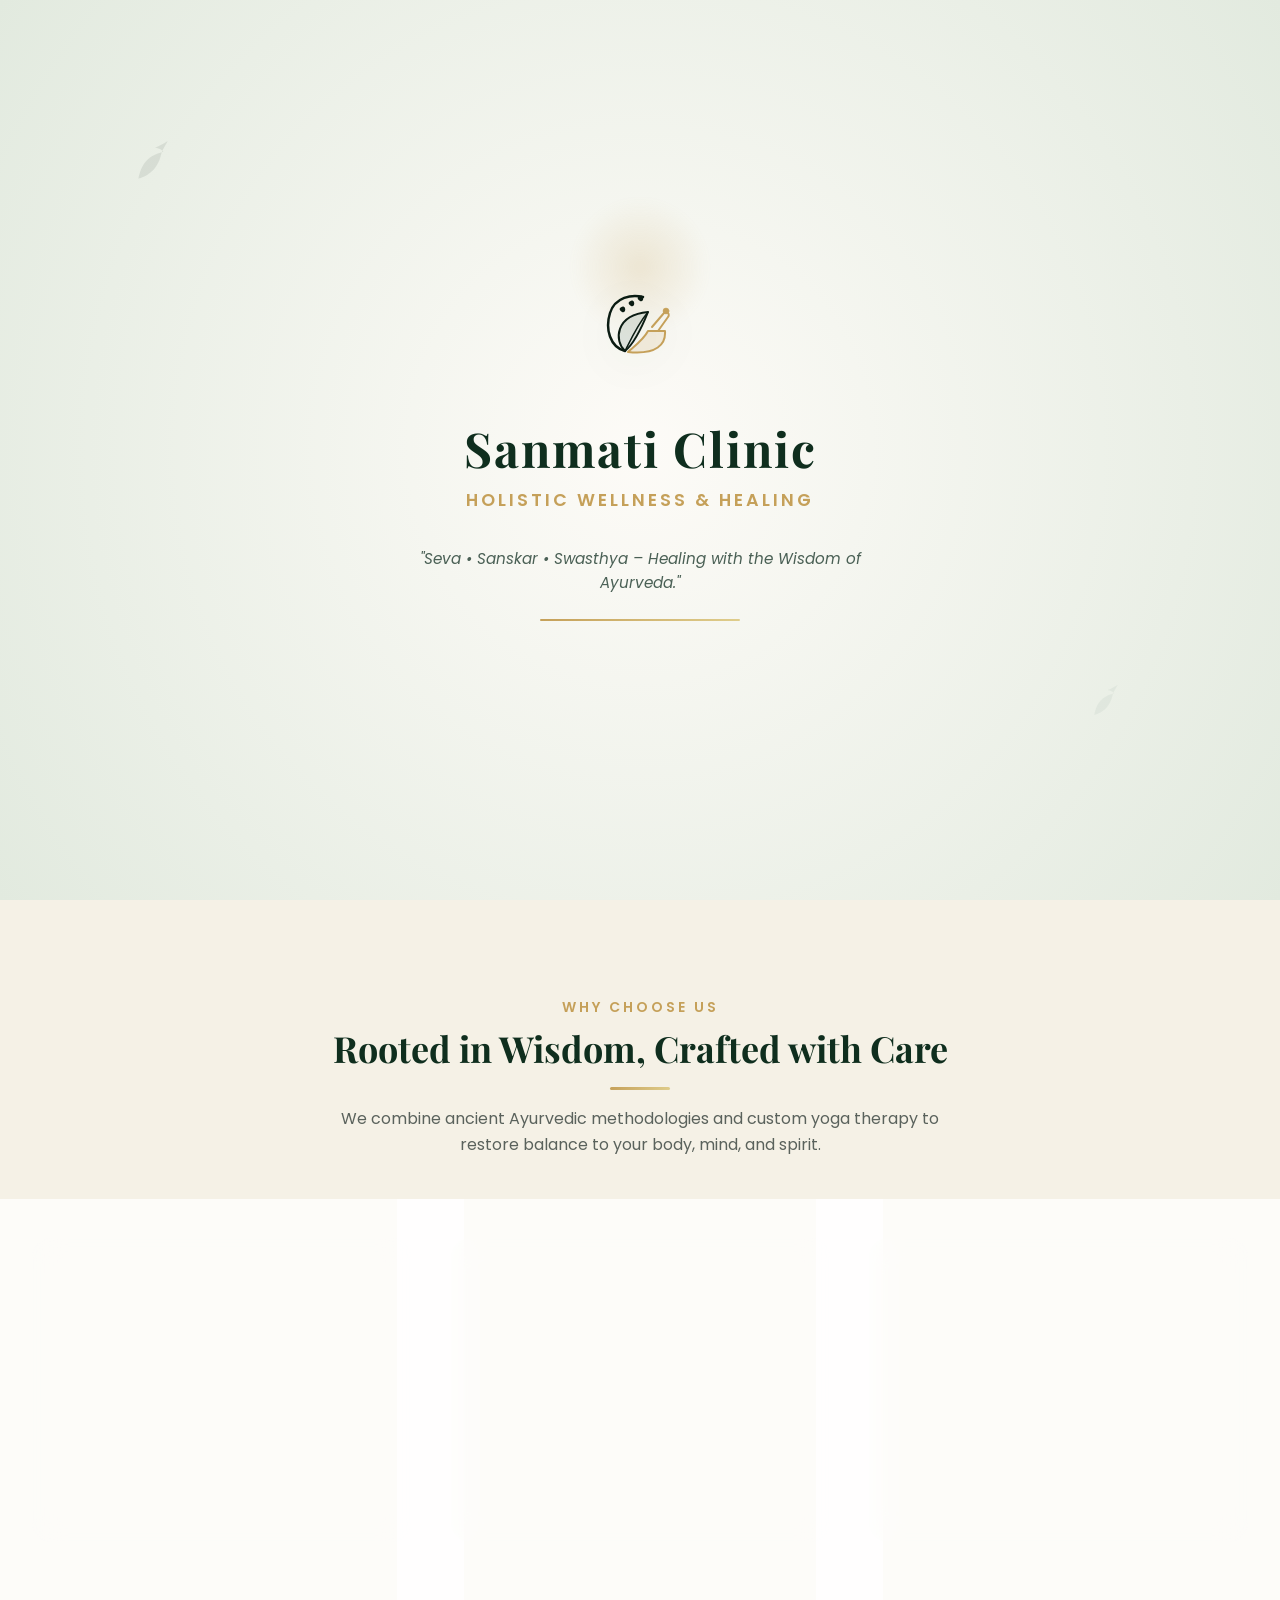
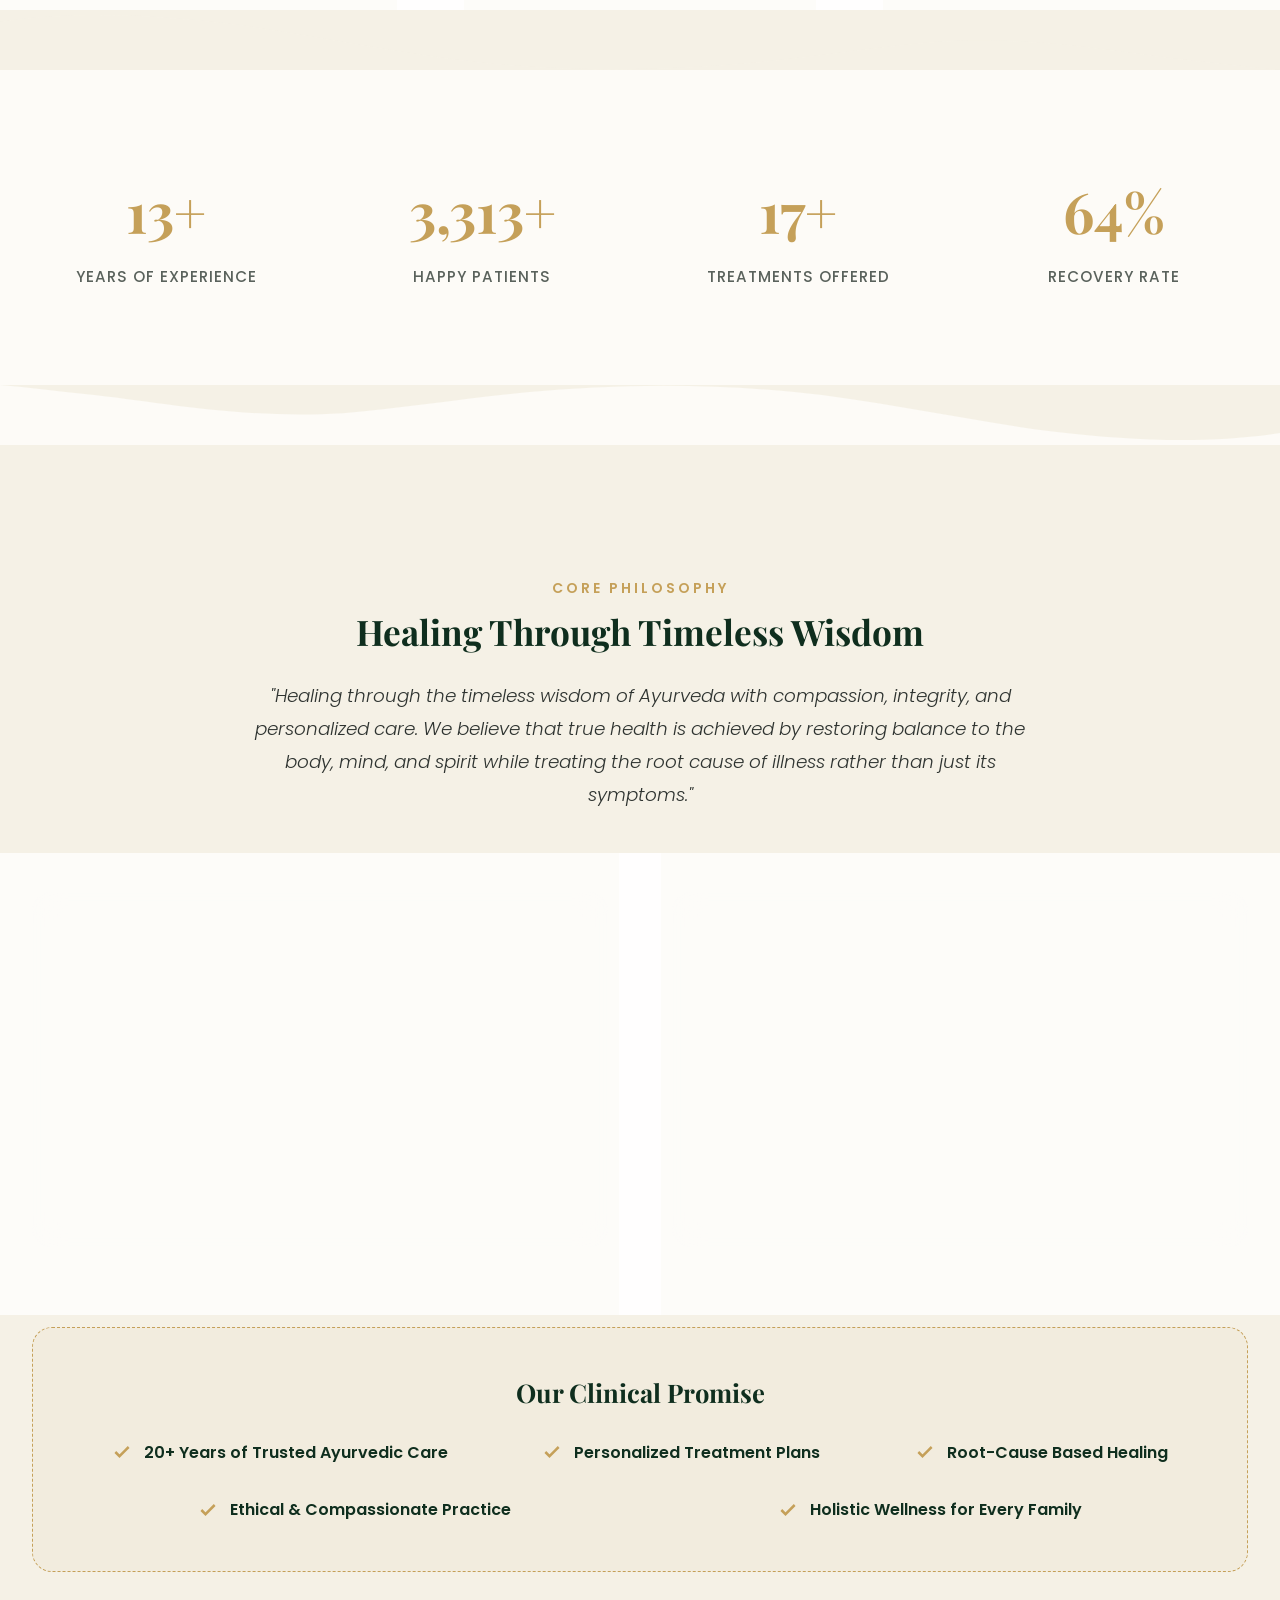
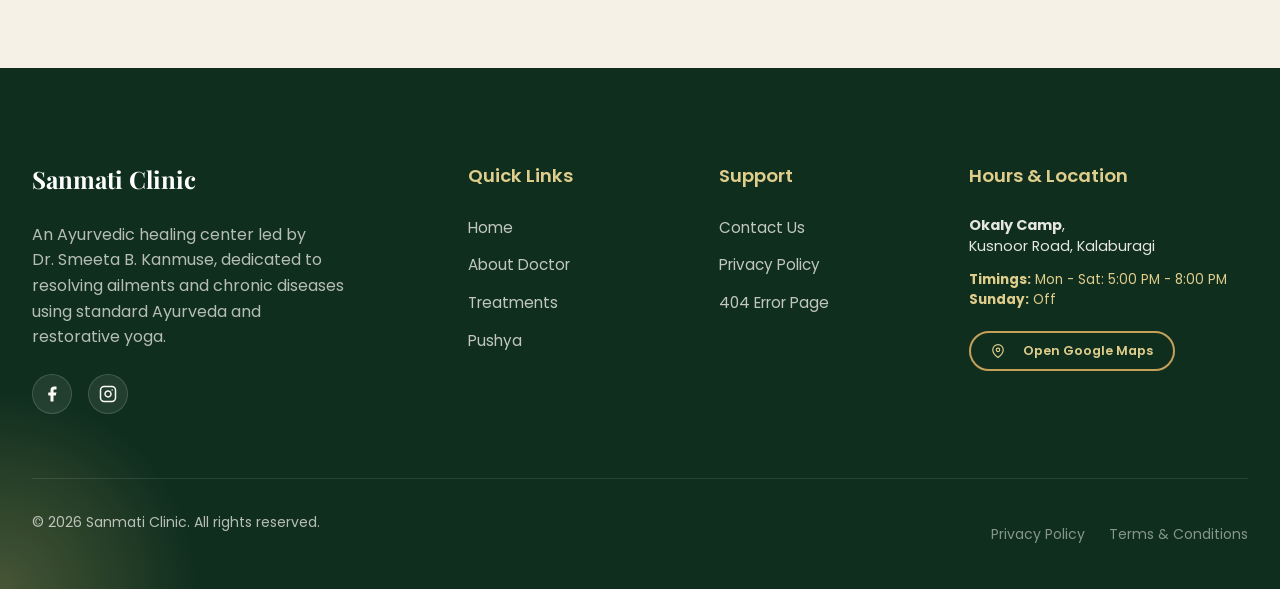
==== index.html @ cf5ded77 "Add files via upload" ====
<!DOCTYPE html>
<html lang="en" data-theme="light">
<head>
  <meta charset="UTF-8">
  <meta name="viewport" content="width=device-width, initial-scale=1.0">
  <title>Sanmati Clinic - Premium Ayurvedic Wellness & Holistic Healing</title>
  
  <!-- SEO Meta Tags -->
  <meta name="description" content="Welcome to Sanmati Clinic, where the ancient wisdom of Ayurveda meets modern care. Experience personalized therapies, consultation, and organic healing treatments by Dr. Smeeta B Kanmuse.">
  <meta name="keywords" content="Ayurveda, Ayurvedic Clinic, Sanmati Clinic, Dr. Smeeta B Kanmuse, Holistic Healing, Panchakarma, Yoga, Natural Wellness, Herbs">
  <meta name="author" content="Sanmati Clinic">
  
  <!-- Open Graph / Facebook -->
  <meta property="og:type" content="website">
  <meta property="og:url" content="https://sanmaticlinic.com/">
  <meta property="og:title" content="Sanmati Clinic - Premium Ayurvedic Wellness & Holistic Healing">
  <meta property="og:description" content="Discover true physical and mental harmony with our personalized Ayurvedic therapies. Led by Dr. Smeeta B Kanmuse (MD Ayurveda, MSc Yoga).">
  <meta property="og:image" content="assets/images/doctor_illustration.jpg">

  <!-- Twitter -->
  <meta property="twitter:card" content="summary_large_image">
  <meta property="twitter:url" content="https://sanmaticlinic.com/">
  <meta property="twitter:title" content="Sanmati Clinic - Premium Ayurvedic Wellness">
  <meta property="twitter:description" content="Experience holistic healing with the wisdom of Ayurveda, customized therapy treatments, and yoga alignment.">
  <meta property="twitter:image" content="assets/images/doctor_illustration.jpg">

  <!-- Schema.org JSON-LD Local Business Markup -->
  <script type="application/ld+json">
    {
      "@context": "https://schema.org",
      "@type": "MedicalClinic",
      "name": "Sanmati Clinic",
      "image": "assets/images/doctor_illustration.jpg",
      "url": "https://sanmaticlinic.com/",
      "telephone": "+91-9902870235",
      "address": {
        "@type": "PostalAddress",
        "streetAddress": "Okaly Camp, Kusnoor Road",
        "addressLocality": "Kalaburagi",
        "postalCode": "585106",
        "addressCountry": "IN"
      },
      "geo": {
        "@type": "GeoCoordinates",
        "latitude": 17.3122,
        "longitude": 76.8532
      },
      "openingHoursSpecification": {
        "@type": "OpeningHoursSpecification",
        "dayOfWeek": [
          "Monday",
          "Tuesday",
          "Wednesday",
          "Thursday",
          "Friday",
          "Saturday"
        ],
        "opens": "09:00",
        "closes": "18:00"
      },
      "sameAs": [
        "https://www.facebook.com/share/1S8qUfM5DT/"
      ]
    }
  </script>

  <!-- Google Fonts -->
  <link rel="preconnect" href="https://fonts.googleapis.com">
  <link rel="preconnect" href="https://fonts.gstatic.com" crossorigin>
  <link href="https://fonts.googleapis.com/css2?family=Playfair+Display:ital,wght@0,400..900;1,400..900&family=Poppins:ital,wght@0,300;0,400;0,500;0,600;0,700;1,400&display=swap" rel="stylesheet">
  
  <!-- CSS Stylesheets -->
  <link rel="stylesheet" href="css/style.css">
  <link rel="stylesheet" href="css/animations.css">
  <link rel="stylesheet" href="css/responsive.css">

  <!-- AOS (Animate on Scroll) CSS -->
  <link rel="stylesheet" href="https://cdnjs.cloudflare.com/ajax/libs/aos/2.3.4/aos.css" integrity="sha512-1cK78a1o+Fh6MmyLZ9kvhLURcZXPjhW1UsgObSg1Eup8452q4fH9O1hOMBH6UxoUXdwDSy8kB013yW9eY69Bwg==" crossorigin="anonymous" referrerpolicy="no-referrer" />
</head>
<body class="splash-active">

  <!-- Reading Progress Bar -->
  <div class="reading-progress-container">
    <div class="reading-progress-bar"></div>
  </div>

  <!-- Splash / Welcome Screen -->
  <div id="splash-screen" class="splash-overlay" style="position: fixed; top: 0; left: 0; width: 100%; height: 100%; background: radial-gradient(circle, #FDFBF7 0%, #E2EADF 100%); z-index: 9999; display: flex; flex-direction: column; align-items: center; justify-content: center; overflow: hidden;">
    
    <!-- Floating leaf elements as light watermarks -->
    <svg class="animate-float-1" style="position: absolute; top: 15%; left: 10%; width: 50px; height: 50px; fill: #0B1C13; opacity: 0.08; z-index: 2;" viewBox="0 0 24 24"><path d="M17 8C8 10 5.9 16.12 5 21C7.88 20.1 14 18 16 9C16.37 7.37 18.87 3.5 19 3C18.5 3.13 14.63 5.63 13 6C15.5 6.5 16.5 7.5 17 8Z"/></svg>
    <svg class="animate-float-2" style="position: absolute; bottom: 20%; right: 12%; width: 40px; height: 40px; fill: #6E8C7D; opacity: 0.08; z-index: 2;" viewBox="0 0 24 24"><path d="M17 8C8 10 5.9 16.12 5 21C7.88 20.1 14 18 16 9C16.37 7.37 18.87 3.5 19 3C18.5 3.13 14.63 5.63 13 6C15.5 6.5 16.5 7.5 17 8Z"/></svg>

    <div class="splash-content" style="position: relative; z-index: 3; text-align: center; max-width: 600px; padding: 2rem;">
      <!-- Glowing gold circle behind logo -->
      <div class="splash-glow animate-glow-pulse" style="width: 140px; height: 140px; border-radius: 50%; background: radial-gradient(circle, #C5A059 0%, transparent 70%); position: absolute; top: 5%; left: 50%; transform: translate(-50%, -50%); opacity: 0.2; filter: blur(5px);"></div>
      
      <!-- Premium Custom Ayurvedic Mortar Bowl Logo (Static High-Contrast Colors) -->
      <div style="margin-bottom: 2rem; position: relative; color: #0F2E1E; display: inline-block;">
        <svg style="width: 100px; height: 100px; filter: drop-shadow(0 8px 20px rgba(15, 46, 30, 0.08));" viewBox="0 0 100 100" fill="none" stroke="currentColor" stroke-width="1.5" stroke-linecap="round" stroke-linejoin="round" aria-hidden="true">
          <!-- Defined Artist Sketch of Ayurvedic Mortar, Leaf & Sweeping Droplet Vine (Static Brand Green & Gold) -->
          <g>
            <!-- Sweeping Vine -->
            <path d="M35 72C20 68 15 50 20 34C25 18 42 15 53 18" stroke="#0b1c13" stroke-width="2.5" />
            <!-- Tapered Droplets -->
            <path d="M53 18c-1-2-3-2-5 0c-1 1 0 3 2 4c2 1 4-1 3-4z" fill="#0b1c13" stroke="none" />
            <path d="M44 23c-1-2-3-2-5 0c-1 1 0 3 2 4c2 1 4-1 3-4z" fill="#0b1c13" stroke="none" />
            <path d="M35 29c-1-2-3-2-5 0c-1 1 0 3 2 4c2 1 4-1 3-4z" fill="#0b1c13" stroke="none" />
            <!-- The Leaf -->
            <path d="M35 72C24 62 25 36 58 33C52 48 45 64 35 72Z" fill="rgba(143, 168, 155, 0.25)" stroke="#0b1c13" stroke-width="2" />
            <!-- Leaf Vein -->
            <path d="M35 72C42 58 48 45 58 33" stroke="#0b1c13" stroke-width="1.5" />
            <!-- Mortar Bowl -->
            <path d="M58 52L75 52C76 65 67 76 38 73C46 66 54 60 58 52Z" fill="rgba(197, 160, 89, 0.15)" stroke="#C5A059" stroke-width="2" />
            <!-- Pestle -->
            <path d="M62 48L74 34c1-1 3-1 4 0c1 1 1 3 0 4L68 52" stroke="#C5A059" stroke-width="2" />
            <circle cx="76" cy="32" r="3" fill="#C5A059" stroke="#C5A059" stroke-width="0.5" />
          </g>
        </svg>
      </div>

      <h1 class="glow-text-luxury" style="font-family: var(--font-headings); font-size: 3rem; color: #0F2E1E; margin-bottom: 0.5rem; letter-spacing: 2px; text-shadow: none;">Sanmati Clinic</h1>
      <p style="font-family: var(--font-body); font-weight: 550; font-size: 1.1rem; color: #C5A059; letter-spacing: 3px; text-transform: uppercase; margin-bottom: 2rem;">Holistic Wellness & Healing</p>
      <p style="font-family: var(--font-body); font-style: italic; font-size: 0.95rem; color: #4A6055; max-width: 450px; margin: 0 auto;">"Seva • Sanskar • Swasthya – Healing with the Wisdom of Ayurveda."</p>

      <div class="splash-loader-bar" style="background: rgba(11, 28, 19, 0.1);">
        <div class="splash-loader-progress"></div>
      </div>
    </div>
  </div>

  <!-- Navbar -->
  <nav class="navbar" aria-label="Main Navigation">
    <div class="container">
      <a href="index.html" class="nav-brand">
        <svg class="logo-icon" viewBox="0 0 100 100" fill="none" stroke="currentColor" stroke-width="1.5" stroke-linecap="round" stroke-linejoin="round" aria-hidden="true">
          <!-- Defined Artist Sketch of Ayurvedic Mortar, Leaf & Sweeping Droplet Vine (Luxury Gold & Forest Green) -->
          <g>
            <!-- Sweeping Vine -->
            <path d="M35 72C20 68 15 50 20 34C25 18 42 15 53 18" stroke="var(--primary-color)" stroke-width="2.5" />
            <!-- Tapered Droplets -->
            <path d="M53 18c-1-2-3-2-5 0c-1 1 0 3 2 4c2 1 4-1 3-4z" fill="var(--primary-color)" stroke="none" />
            <path d="M44 23c-1-2-3-2-5 0c-1 1 0 3 2 4c2 1 4-1 3-4z" fill="var(--primary-color)" stroke="none" />
            <path d="M35 29c-1-2-3-2-5 0c-1 1 0 3 2 4c2 1 4-1 3-4z" fill="var(--primary-color)" stroke="none" />
            <!-- The Leaf -->
            <path d="M35 72C24 62 25 36 58 33C52 48 45 64 35 72Z" fill="rgba(143, 168, 155, 0.25)" stroke="var(--primary-color)" stroke-width="2" />
            <!-- Leaf Vein -->
            <path d="M35 72C42 58 48 45 58 33" stroke="var(--primary-color)" stroke-width="1.5" />
            <!-- Mortar Bowl -->
            <path d="M58 52L75 52C76 65 67 76 38 73C46 66 54 60 58 52Z" fill="rgba(197, 160, 89, 0.15)" stroke="var(--accent-color)" stroke-width="2" />
            <!-- Pestle -->
            <path d="M62 48L74 34c1-1 3-1 4 0c1 1 1 3 0 4L68 52" stroke="var(--accent-color)" stroke-width="2" />
            <circle cx="76" cy="32" r="3" fill="var(--accent-color)" stroke="var(--accent-color)" stroke-width="0.5" />
          </g>
        </svg>
        <span>Sanmati Clinic</span>
      </a>

      <ul class="nav-menu">
      <li class="mobile-search-item">
        <div class="nav-search-mobile" role="search" style="position: relative; width: 100%;">
          <svg class="search-icon" viewBox="0 0 24 24" fill="none" stroke="currentColor" stroke-width="2" style="position: absolute; left: 1rem; top: 50%; transform: translateY(-50%); width: 16px; height: 16px; color: var(--text-secondary); pointer-events: none;"><circle cx="11" cy="11" r="8"/><path d="m21 21-4.3-4.3"/></svg>
          <input type="text" placeholder="Search therapies..." aria-label="Search therapies" style="width: 100%; padding: 0.75rem 1rem 0.75rem 2.5rem; border-radius: 30px; border: 1px solid var(--card-border); background: var(--card-bg); font-family: var(--font-body); font-size: 0.9rem; color: var(--text-primary); outline: none;">
        </div>
      </li>
        <li><a href="index.html" class="nav-link active">Home</a></li>
        <li><a href="about.html" class="nav-link">About</a></li>
        <li><a href="treatments.html" class="nav-link">Treatments</a></li>
        <li><a href="pushya.html" class="nav-link">Pushya</a></li>
        <li><a href="contact.html" class="nav-link">Contact</a></li>
      </ul>

      <div class="nav-actions">
        <div class="nav-search" role="search">
          <svg class="search-icon" viewBox="0 0 24 24" fill="none" stroke="currentColor" stroke-width="2"><circle cx="11" cy="11" r="8"/><path d="m21 21-4.3-4.3"/></svg>
          <input type="search" class="search-input" placeholder="Search therapies..." aria-label="Search site">
        </div>

        <button class="theme-toggle" aria-label="Toggle dark mode">
          <!-- Sun Icon -->
          <svg class="sun-icon" viewBox="0 0 24 24"><path d="M12 7c-2.76 0-5 2.24-5 5s2.24 5 5 5 5-2.24 5-5-2.24-5-5-5zM2 13h2c.55 0 1-.45 1-1s-.45-1-1-1H2c-.55 0-1 .45-1 1s.45 1 1 1zm18 0h2c.55 0 1-.45 1-1s-.45-1-1-1h-2c-.55 0-1 .45-1 1s.45 1 1 1zM11 2v2c0 .55.45 1 1 1s1-.45 1-1V2c0-.55-.45-1-1-1s-1 .45-1 1zm0 18v2c0 .55.45 1 1 1s1-.45 1-1v-2c0-.55-.45-1-1-1s-1 .45-1 1zM5.99 4.58c-.39-.39-1.03-.39-1.41 0s-.39 1.03 0 1.41l1.06 1.06c.39.39 1.03.39 1.41 0s.39-1.03 0-1.41L5.99 4.58zm12.37 12.37c-.39-.39-1.03-.39-1.41 0s-.39 1.03 0 1.41l1.06 1.06c.39.39 1.03.39 1.41 0s.39-1.03 0-1.41l-1.06-1.06zm1.06-12.37c-.39-.39-1.03-.39-1.41 0l-1.06 1.06c-.39.39-.39 1.03 0 1.41s1.03.39 1.41 0l1.06-1.06c.39-.38.39-1.02 0-1.41zM7.05 18.01c-.39-.39-1.03-.39-1.41 0l-1.06 1.06c-.39.39-.39 1.03 0 1.41s1.03.39 1.41 0l1.06-1.06c.39-.39.39-1.03 0-1.41z"/></svg>
          <!-- Moon Icon -->
          <svg class="moon-icon" viewBox="0 0 24 24"><path d="M12.3 22h-.1c-5.5 0-10-4.5-10-10 0-4.7 3.3-8.8 8-9.7.6-.1 1.1.4 1 1-.4 2.5.4 5.2 2.1 7.1s4.6 2.5 7.1 2.1c.6-.1 1.1.4 1 1-.9 4.7-5 8-9.7 8.5z"/></svg>
        </button>

        <button class="hamburger" aria-label="Toggle mobile menu" aria-expanded="false">
          <span></span>
          <span></span>
          <span></span>
        </button>
      </div>
    </div>
  </nav>

  <!-- Hero Section -->
  <section id="hero" style="min-height: 100vh; display: flex; align-items: center; background: radial-gradient(circle at 80% 20%, rgba(143,168,155,0.15) 0%, transparent 60%); padding-top: calc(var(--navbar-height) + 2rem); padding-bottom: 4rem;">
    <!-- Parallax blurred background element -->
    <div class="parallax-bg" style="position: absolute; top:0; left:0; width:100%; height:110%; background: radial-gradient(circle at 10% 80%, rgba(197,160,89,0.06) 0%, transparent 50%); pointer-events: none; z-index: -1;"></div>
    
    <div class="container">
      <div style="display: grid; grid-template-columns: 1.1fr 0.9fr; gap: 4rem; align-items: center;">
        
        <!-- Hero Text -->
        <div class="hero-text-content" data-aos="fade-right">
          <span class="section-subtitle" style="text-align: left; margin-bottom: 1rem;">Experience Authentic Ayurveda</span>
          <h1 class="hero-title" style="font-size: 3.8rem; line-height: 1.15; margin-bottom: 1.5rem;">
            Restore Your <span style="color: var(--accent-color); font-family: var(--font-headings); font-style: italic;">Natural Balance</span> & Health
          </h1>
          <p class="hero-subtitle" style="font-size: 1.15rem; color: var(--text-secondary); margin-bottom: 2.5rem; max-width: 550px;">
            Consult with <strong style="color: var(--primary-color);">Dr. Smeeta B. Kanmuse</strong> (MD Ayurveda, MSc Yoga) for personalized therapies, ancient herbal preparations, and structural yogic healing in a premium sanctuary of peace.
          </p>
          
          <div class="hero-cta-group" style="display: flex; flex-wrap: wrap; gap: 1.5rem;">
            <a href="contact.html" class="btn btn-primary">Book Consultation</a>
            <a href="tel:9902870235" class="btn btn-secondary">
              <svg style="width: 16px; height: 16px; fill: currentColor;" viewBox="0 0 24 24"><path d="M6.62 10.79c1.44 2.83 3.76 5.14 6.59 6.59l2.2-2.2c.27-.27.67-.36 1.02-.24 1.12.37 2.33.57 3.57.57.55 0 1 .45 1 1V20c0 .55-.45 1-1 1-9.39 0-17-7.61-17-17 0-.55.45-1 1-1h3.5c.55 0 1 .45 1 1 0 1.25.2 2.45.57 3.57.11.35.03.74-.25 1.02l-2.2 2.2z"/></svg>
              Call Now
            </a>
            <a href="https://wa.me/919902870235" class="btn btn-accent" target="_blank" style="background: #25D366; color: #fff; box-shadow: 0 10px 25px rgba(37,211,102,0.25);">
              <svg style="width: 16px; height: 16px; fill: currentColor;" viewBox="0 0 24 24"><path d="M12.03 21.6h-.03c-2.48 0-4.9-.67-7-1.93L1 21l1.36-4.94C1.04 14.12 1 12.08 1 10.03 1 4.5 5.5 0 11.03 0 16.56 0 21 4.5 21 10.03c0 5.53-4.44 10.03-9.97 10.57zM11.03 2C6.6 2 3 5.6 3 10.03c0 1.83.63 3.55 1.69 4.96l-.8 2.92 3-1c1.37.86 2.97 1.32 4.6 1.32 4.43 0 8.03-3.6 8.03-8.03S15.46 2 11.03 2zm4.33 11.32c-.24-.12-1.42-.7-1.64-.78-.22-.08-.38-.12-.54.12-.16.24-.62.78-.76.94-.14.16-.28.18-.52.06-1.07-.53-1.84-.96-2.56-2.2-.18-.32-.18-.52 0-.68.12-.12.24-.28.36-.42.12-.14.16-.24.24-.4.08-.16.04-.3-.02-.42-.06-.12-.54-1.3-.74-1.78-.2-.48-.38-.4-.54-.4h-.46c-.16 0-.42.06-.64.3-.22.24-.84.82-.84 2s.86 2.32.98 2.48c.12.16 1.69 2.58 4.1 3.62.57.25 1.02.4 1.37.5.58.18 1.1.16 1.5.1.46-.06 1.42-.58 1.62-1.14.2-.56.2-1.04.14-1.14-.06-.12-.2-.18-.44-.3z"/></svg>
              WhatsApp
            </a>
          </div>
        </div>

        <!-- Hero Graphic (Premium Illustration Card) -->
        <div class="hero-visual" style="position: relative;" data-aos="fade-left">
          <!-- Backing ambient circle -->
          <div style="position: absolute; top: 50%; left: 50%; transform: translate(-50%, -50%); width: 110%; height: 110%; background: radial-gradient(circle, rgba(197,160,89,0.12) 0%, transparent 65%); z-index: -1; pointer-events: none;"></div>
          
          <div class="glass-card tilt-card" style="padding: 1rem; border-radius: 24px; text-align: center; background: rgba(255,255,255,0.75);">
            <div style="border-radius: 18px; overflow: hidden; position: relative; aspect-ratio: 1; box-shadow: 0 10px 30px rgba(0,0,0,0.05);">
              <img src="assets/images/doctor-illustration.jpg" alt="Dr. Smeeta B. Kanmuse Illustration" style="width: 100%; height: 100%; object-fit: contain; display: block; background: #CEE8DB;">
            </div>
          </div>
        </div>

      </div>
    </div>

    <!-- Scroll Down Indicator -->
    <a href="#features" class="animate-scroll-indicator" style="position: absolute; bottom: 3rem; left: 50%; transform: translateX(-50%); display: flex; flex-direction: column; align-items: center; gap: 0.5rem; font-size: 0.8rem; letter-spacing: 2px; text-transform: uppercase; font-weight: 500; color: var(--text-secondary); opacity: 0.7; z-index: 10;">
      Scroll Down
      <svg style="width: 20px; height: 20px; fill: none; stroke: currentColor; stroke-width: 2;" viewBox="0 0 24 24"><path d="M12 5v14M19 12l-7 7-7-7"/></svg>
    </a>

    <!-- Wave divider at bottom -->
    <div class="wave-divider">
      <svg data-name="Layer 1" viewBox="0 0 1200 120" preserveAspectRatio="none">
        <path d="M321.39,56.44c58-10.79,114.16-30.13,172-41.86,82.39-16.72,168.19-17.73,250.45-.39C823.78,31,906.67,72,985.66,92.83c70.05,18.48,146.53,26.09,214.34,3V120H0V0c26.9,4.92,55.25,12.72,81.39,18.48C148.91,33.14,221.73,68.42,321.39,56.44Z" class="shape-fill"></path>
      </svg>
    </div>
  </section>

  <!-- Features Section -->
  <section id="features" style="background: var(--bg-darker); position: relative; padding-top: 6rem; padding-bottom: 8rem;">
    
    <div class="container">
      <div class="section-title-wrapper" data-aos="fade-up">
        <span class="section-subtitle">Why Choose Us</span>
        <h2 class="section-title">Rooted in Wisdom, Crafted with Care</h2>
        <p style="max-width: 600px; margin: 0 auto; color: var(--text-secondary);">We combine ancient Ayurvedic methodologies and custom yoga therapy to restore balance to your body, mind, and spirit.</p>
      </div>

      <div style="display: grid; grid-template-columns: repeat(auto-fit, minmax(320px, 1fr)); gap: 2.5rem;">
        
        <!-- Feature Card 1 -->
        <div class="glass-card tilt-card tilt-border-card" data-aos="fade-up" data-aos-delay="100">
          <div style="width: 50px; height: 50px; background: rgba(197, 160, 89, 0.1); border-radius: 12px; display: flex; align-items: center; justify-content: center; margin-bottom: 1.5rem;">
            <svg style="width: 24px; height: 24px; stroke: var(--accent-color); fill: none; stroke-width: 1.5;" viewBox="0 0 24 24"><path d="M12 2L2 7l10 5 10-5-10-5zM2 17l10 5 10-5M2 12l10 5 10-5"/></svg>
          </div>
          <h3 style="color: var(--primary-color);">Expert Consultations</h3>
          <p style="color: var(--text-secondary); margin-bottom: 0;">Therapies overseen by Dr. Smeeta B. Kanmuse, customized precisely to your unique Prakriti (body constitution) and imbalances.</p>
        </div>

        <!-- Feature Card 2 -->
        <div class="glass-card tilt-card tilt-border-card" data-aos="fade-up" data-aos-delay="200">
          <div style="width: 50px; height: 50px; background: rgba(197, 160, 89, 0.1); border-radius: 12px; display: flex; align-items: center; justify-content: center; margin-bottom: 1.5rem;">
            <svg style="width: 24px; height: 24px; stroke: var(--accent-color); fill: none; stroke-width: 1.5;" viewBox="0 0 24 24"><path d="M12 3a9 9 0 0 0-9 9c0 1.25.26 2.45.74 3.53L3 21l5.47-.74A9 9 0 1 0 12 3z"/></svg>
          </div>
          <h3 style="color: var(--primary-color);">Pure Herbal Solutions</h3>
          <p style="color: var(--text-secondary); margin-bottom: 0;">We source high-grade, premium natural herbs and classical oil formulations free of synthetic compounds and heavy metals.</p>
        </div>

        <!-- Feature Card 3 -->
        <div class="glass-card tilt-card tilt-border-card" data-aos="fade-up" data-aos-delay="300">
          <div style="width: 50px; height: 50px; background: rgba(197, 160, 89, 0.1); border-radius: 12px; display: flex; align-items: center; justify-content: center; margin-bottom: 1.5rem;">
            <svg style="width: 24px; height: 24px; stroke: var(--accent-color); fill: none; stroke-width: 1.5;" viewBox="0 0 24 24"><path d="M12 2C6.48 2 2 6.48 2 12s4.48 10 10 10 10-4.48 10-10S17.52 2 12 2zm1 17h-2v-2h2v2zm2.07-7.75l-.9.92C13.45 12.9 13 13.5 13 15h-2v-.5c0-1.1.45-2.1 1.17-2.83l1.24-1.26c.37-.36.59-.86.59-1.41 0-1.1-.9-2-2-2s-2 .9-2 2H7c0-2.76 2.24-5 5-5s5 2.24 5 5c0 1.04-.42 1.99-1.07 2.25z"/></svg>
          </div>
          <h3 style="color: var(--primary-color);">Structural Yoga Alignment</h3>
          <p style="color: var(--text-secondary); margin-bottom: 0;">Integrating scientific, restorative yoga flows with standard bio-mechanical alignments to cure chronic pain and joint issues.</p>
        </div>

      </div>
    </div>

    <!-- Wave divider at bottom -->
    <div class="wave-divider">
      <svg data-name="Layer 1" viewBox="0 0 1200 120" preserveAspectRatio="none">
        <path d="M321.39,56.44c58-10.79,114.16-30.13,172-41.86,82.39-16.72,168.19-17.73,250.45-.39C823.78,31,906.67,72,985.66,92.83c70.05,18.48,146.53,26.09,214.34,3V120H0V0c26.9,4.92,55.25,12.72,81.39,18.48C148.91,33.14,221.73,68.42,321.39,56.44Z" class="shape-fill"></path>
      </svg>
    </div>
  </section>

  <!-- Statistics Counters Section -->
  <section id="stats" style="background: var(--bg-color); padding: 6rem 0;">
    <div class="container">
      <div style="display: grid; grid-template-columns: repeat(auto-fit, minmax(200px, 1fr)); gap: 3rem; text-align: center;">
        
        <!-- Stat Counter 1 -->
        <div data-aos="fade-up" data-aos-delay="100">
          <span class="stat-number" data-target="20" data-suffix="+" style="font-family: var(--font-headings); font-size: 3.5rem; font-weight: 700; color: var(--accent-color); display: block; margin-bottom: 0.5rem;">0+</span>
          <span style="font-family: var(--font-body); font-weight: 500; font-size: 0.95rem; color: var(--text-secondary); text-transform: uppercase; letter-spacing: 1px;">Years of Experience</span>
        </div>

        <!-- Stat Counter 2 -->
        <div data-aos="fade-up" data-aos-delay="200">
          <span class="stat-number" data-target="5000" data-suffix="+" style="font-family: var(--font-headings); font-size: 3.5rem; font-weight: 700; color: var(--accent-color); display: block; margin-bottom: 0.5rem;">0+</span>
          <span style="font-family: var(--font-body); font-weight: 500; font-size: 0.95rem; color: var(--text-secondary); text-transform: uppercase; letter-spacing: 1px;">Happy Patients</span>
        </div>

        <!-- Stat Counter 3 -->
        <div data-aos="fade-up" data-aos-delay="300">
          <span class="stat-number" data-target="26" data-suffix="+" style="font-family: var(--font-headings); font-size: 3.5rem; font-weight: 700; color: var(--accent-color); display: block; margin-bottom: 0.5rem;">0+</span>
          <span style="font-family: var(--font-body); font-weight: 500; font-size: 0.95rem; color: var(--text-secondary); text-transform: uppercase; letter-spacing: 1px;">Treatments Offered</span>
        </div>

        <!-- Stat Counter 4 -->
        <div data-aos="fade-up" data-aos-delay="400">
          <span class="stat-number" data-target="98" data-suffix="%" style="font-family: var(--font-headings); font-size: 3.5rem; font-weight: 700; color: var(--accent-color); display: block; margin-bottom: 0.5rem;">0%</span>
          <span style="font-family: var(--font-body); font-weight: 500; font-size: 0.95rem; color: var(--text-secondary); text-transform: uppercase; letter-spacing: 1px;">Recovery Rate</span>
        </div>

      </div>
    </div>
  </section>

  <!-- Mission & Vision Section -->
  <section id="mission-vision" style="background: var(--bg-darker); position: relative; padding-bottom: 6rem;">
    <!-- Inverted Wave divider at top -->
    <div class="wave-divider inverted">
      <svg data-name="Layer 1" viewBox="0 0 1200 120" preserveAspectRatio="none">
        <path d="M321.39,56.44c58-10.79,114.16-30.13,172-41.86,82.39-16.72,168.19-17.73,250.45-.39C823.78,31,906.67,72,985.66,92.83c70.05,18.48,146.53,26.09,214.34,3V120H0V0c26.9,4.92,55.25,12.72,81.39,18.48C148.91,33.14,221.73,68.42,321.39,56.44Z" class="shape-fill"></path>
      </svg>
    </div>

    <div class="container" style="margin-top: 4rem;">
      <!-- Core Philosophy Row -->
      <div style="text-align: center; max-width: 800px; margin: 0 auto 5rem;" data-aos="fade-up">
        <span class="section-subtitle">Core Philosophy</span>
        <h2 style="font-size: 2.2rem; line-height: 1.35; margin-bottom: 1.5rem; color: var(--primary-color);">Healing Through Timeless Wisdom</h2>
        <p style="font-size: 1.15rem; line-height: 1.8; color: var(--text-primary); font-style: italic; font-family: var(--font-body); font-weight: 300;">
          "Healing through the timeless wisdom of Ayurveda with compassion, integrity, and personalized care. We believe that true health is achieved by restoring balance to the body, mind, and spirit while treating the root cause of illness rather than just its symptoms."
        </p>
      </div>

      <div style="display: grid; grid-template-columns: 1fr 1fr; gap: 4rem; align-items: stretch; margin-bottom: 5rem;">
        
        <!-- Left Side: Mission -->
        <div class="glass-card" data-aos="fade-right" style="display: flex; flex-direction: column; justify-content: space-between; border-color: rgba(197, 160, 89, 0.2);">
          <div>
            <div style="width: 50px; height: 50px; background: var(--primary-color); border-radius: 50%; display: flex; align-items: center; justify-content: center; color: var(--text-on-dark); margin-bottom: 1.5rem;">
              <svg style="width: 24px; height: 24px; stroke: currentColor; fill: none; stroke-width: 2;" viewBox="0 0 24 24"><path d="M12 22s8-4 8-10V5l-8-3-8 3v7c0 6 8 10 8 10z"/></svg>
            </div>
            <h3 style="font-size: 1.4rem; color: var(--primary-color); margin-bottom: 1rem;">Our Mission</h3>
            <p style="color: var(--text-secondary); line-height: 1.7; font-size: 0.95rem; margin-bottom: 0;">
              To provide authentic, ethical, and affordable Ayurvedic healthcare that promotes long-term wellness and improves the quality of life for every patient. For over 20 years, our commitment has been to serve the community with personalized treatment, preventive care, and genuine compassion.
            </p>
          </div>
        </div>

        <!-- Right Side: Vision -->
        <div class="glass-card" data-aos="fade-left" style="display: flex; flex-direction: column; justify-content: space-between; border-color: rgba(197, 160, 89, 0.2);">
          <div>
            <div style="width: 50px; height: 50px; background: var(--primary-color); border-radius: 50%; display: flex; align-items: center; justify-content: center; color: var(--text-on-dark); margin-bottom: 1.5rem;">
              <svg style="width: 24px; height: 24px; stroke: currentColor; fill: none; stroke-width: 2;" viewBox="0 0 24 24"><path d="M12 2.69l5.66 5.66a8 8 0 1 1-11.31 0z"/></svg>
            </div>
            <h3 style="font-size: 1.4rem; color: var(--primary-color); margin-bottom: 1rem;">Our Vision</h3>
            <p style="color: var(--text-secondary); line-height: 1.7; font-size: 0.95rem; margin-bottom: 0;">
              To be a trusted center of excellence in Ayurveda, preserving India's ancient healing traditions while integrating them with modern standards of patient care. We aspire to build a healthier society by inspiring natural healing, preventive healthcare, and holistic well-being for generations to come.
            </p>
          </div>
        </div>

      </div>

      <!-- Our Promise Area -->
      <div style="background: rgba(197, 160, 89, 0.05); border: 1px dashed var(--accent-color); border-radius: var(--border-radius); padding: 3rem;" data-aos="fade-up">
        <h3 style="text-align: center; color: var(--primary-color); margin-bottom: 2rem; font-family: var(--font-headings); font-size: 1.6rem;">Our Clinical Promise</h3>
        <div style="display: flex; flex-wrap: wrap; justify-content: space-around; gap: 2rem; list-style: none; padding: 0;">
          <div style="display: flex; align-items: center; gap: 0.75rem; font-weight: 600; color: var(--primary-color);">
            <svg style="width: 20px; height: 20px; stroke: var(--accent-color); stroke-width: 3;" viewBox="0 0 24 24" fill="none"><polyline points="20 6 9 17 4 12"/></svg>
            20+ Years of Trusted Ayurvedic Care
          </div>
          <div style="display: flex; align-items: center; gap: 0.75rem; font-weight: 600; color: var(--primary-color);">
            <svg style="width: 20px; height: 20px; stroke: var(--accent-color); stroke-width: 3;" viewBox="0 0 24 24" fill="none"><polyline points="20 6 9 17 4 12"/></svg>
            Personalized Treatment Plans
          </div>
          <div style="display: flex; align-items: center; gap: 0.75rem; font-weight: 600; color: var(--primary-color);">
            <svg style="width: 20px; height: 20px; stroke: var(--accent-color); stroke-width: 3;" viewBox="0 0 24 24" fill="none"><polyline points="20 6 9 17 4 12"/></svg>
            Root-Cause Based Healing
          </div>
          <div style="display: flex; align-items: center; gap: 0.75rem; font-weight: 600; color: var(--primary-color);">
            <svg style="width: 20px; height: 20px; stroke: var(--accent-color); stroke-width: 3;" viewBox="0 0 24 24" fill="none"><polyline points="20 6 9 17 4 12"/></svg>
            Ethical & Compassionate Practice
          </div>
          <div style="display: flex; align-items: center; gap: 0.75rem; font-weight: 600; color: var(--primary-color);">
            <svg style="width: 20px; height: 20px; stroke: var(--accent-color); stroke-width: 3;" viewBox="0 0 24 24" fill="none"><polyline points="20 6 9 17 4 12"/></svg>
            Holistic Wellness for Every Family
          </div>
        </div>
      </div>

    </div>
  </section>

  <!-- Sticky Floating Action Buttons -->
  <div class="floating-actions">
    <a href="https://wa.me/919902870235" class="float-btn float-whatsapp" target="_blank" aria-label="Chat on WhatsApp">
      <svg viewBox="0 0 24 24"><path d="M12.03 21.6h-.03c-2.48 0-4.9-.67-7-1.93L1 21l1.36-4.94C1.04 14.12 1 12.08 1 10.03 1 4.5 5.5 0 11.03 0 16.56 0 21 4.5 21 10.03c0 5.53-4.44 10.03-9.97 10.57zM11.03 2C6.6 2 3 5.6 3 10.03c0 1.83.63 3.55 1.69 4.96l-.8 2.92 3-1c1.37.86 2.97 1.32 4.6 1.32 4.43 0 8.03-3.6 8.03-8.03S15.46 2 11.03 2zm4.33 11.32c-.24-.12-1.42-.7-1.64-.78-.22-.08-.38-.12-.54.12-.16.24-.62.78-.76.94-.14.16-.28.18-.52.06-1.07-.53-1.84-.96-2.56-2.2-.18-.32-.18-.52 0-.68.12-.12.24-.28.36-.42.12-.14.16-.24.24-.4.08-.16.04-.3-.02-.42-.06-.12-.54-1.3-.74-1.78-.2-.48-.38-.4-.54-.4h-.46c-.16 0-.42.06-.64.3-.22.24-.84.82-.84 2s.86 2.32.98 2.48c.12.16 1.69 2.58 4.1 3.62.57.25 1.02.4 1.37.5.58.18 1.1.16 1.5.1.46-.06 1.42-.58 1.62-1.14.2-.56.2-1.04.14-1.14-.06-.12-.2-.18-.44-.3z"/></svg>
    </a>
    <a href="tel:9902870235" class="float-btn float-call" aria-label="Call Clinic">
      <svg viewBox="0 0 24 24"><path d="M6.62 10.79c1.44 2.83 3.76 5.14 6.59 6.59l2.2-2.2c.27-.27.67-.36 1.02-.24 1.12.37 2.33.57 3.57.57.55 0 1 .45 1 1V20c0 .55-.45 1-1 1-9.39 0-17-7.61-17-17 0-.55.45-1 1-1h3.5c.55 0 1 .45 1 1 0 1.25.2 2.45.57 3.57.11.35.03.74-.25 1.02l-2.2 2.2z"/></svg>
    </a>
    <a href="mailto:smita.bk25@gmail.com" class="float-btn float-email" aria-label="Email Clinic">
      <svg viewBox="0 0 24 24" style="fill: none; stroke: currentColor; stroke-width: 2;"><path d="M4 4h16c1.1 0 2 .9 2 2v12c0 1.1-.9 2-2 2H4c-1.1 0-2-.9-2-2V6c0-1.1.9-2 2-2z"/><polyline points="22,6 12,13 2,6"/></svg>
    </a>
        <a href="https://www.facebook.com/share/1S8qUfM5DT/" class="float-btn float-facebook" target="_blank" aria-label="Follow on Facebook">
      <svg viewBox="0 0 24 24"><path d="M18 2h-3a5 5 0 0 0-5 5v3H7v4h3v8h4v-8h3l1-4h-4V7a1 1 0 0 1 1-1h3z"/></svg>
    </a>
    <a href="https://www.instagram.com/drsmeetabahubali?igsh=MTlzOHFyMHg4MHV1OQ==" class="float-btn float-instagram" target="_blank" aria-label="Follow on Instagram">
      <svg viewBox="0 0 24 24" style="fill: none; stroke: currentColor; stroke-width: 2;"><rect x="2" y="2" width="20" height="20" rx="5" ry="5"/><path d="M16 11.37A4 4 0 1 1 12.63 8 4 4 0 0 1 16 11.37z"/><line x1="17.5" y1="6.5" x2="17.51" y2="6.5"/></svg>
    </a>
  </div>

  <!-- Site Footer -->
  <footer class="site-footer">
    <div class="container">
      <div class="footer-grid">
        
        <!-- Col 1: About clinic -->
        <div class="footer-col">
          <h3>Sanmati Clinic</h3>
          <p style="margin-top: 1rem; max-width: 320px;">An Ayurvedic healing center led by <br>Dr. Smeeta B. Kanmuse, dedicated to resolving ailments and chronic diseases using standard Ayurveda and restorative yoga.</p>
          <div class="footer-socials">
            <a href="https://www.facebook.com/share/1S8qUfM5DT/" target="_blank" class="social-icon" aria-label="Facebook"><svg viewBox="0 0 24 24"><path d="M18 2h-3a5 5 0 0 0-5 5v3H7v4h3v8h4v-8h3l1-4h-4V7a1 1 0 0 1 1-1h3z"/></svg></a>
            <a href="https://www.instagram.com/drsmeetabahubali?igsh=MTlzOHFyMHg4MHV1OQ==" id="instagram-link" target="_blank" class="social-icon" aria-label="Instagram"><svg viewBox="0 0 24 24" fill="none" stroke="currentColor" stroke-width="2" stroke-linecap="round" stroke-linejoin="round"><rect x="2" y="2" width="20" height="20" rx="5" ry="5"></rect><path d="M16 11.37A4 4 0 1 1 12.63 8 4 4 0 0 1 16 11.37z"></path><line x1="17.5" y1="6.5" x2="17.51" y2="6.5"></line></svg></a>
          </div>
        </div>

        <!-- Col 2: Quick Links -->
        <div class="footer-col">
          <h4>Quick Links</h4>
          <ul class="footer-links">
            <li><a href="index.html">Home</a></li>
            <li><a href="about.html">About Doctor</a></li>
            <li><a href="treatments.html">Treatments</a></li>
            <li><a href="pushya.html">Pushya</a></li>
          </ul>
        </div>

        <!-- Col 3: Support / Legal -->
        <div class="footer-col">
          <h4>Support</h4>
          <ul class="footer-links">
            <li><a href="contact.html">Contact Us</a></li>
            <li><a href="privacy-policy.html">Privacy Policy</a></li>
            <li><a href="404.html">404 Error Page</a></li>
          </ul>
        </div>

        <!-- Col 4: Clinic Hours & Location -->
        <div class="footer-col">
          <h4>Hours & Location</h4>
          <p style="color: rgba(253, 251, 247, 0.9); font-size: 0.9rem; margin-bottom: 0.75rem; line-height: 1.5;">
            <strong>Okaly Camp</strong>,<br>
            Kusnoor Road, Kalaburagi
          </p>
          <p style="color: var(--accent-light); font-size: 0.85rem; margin-bottom: 1.25rem; line-height: 1.5;">
            <strong>Timings:</strong> Mon - Sat: 5:00 PM - 8:00 PM<br>
            <strong>Sunday:</strong> Off
          </p>
          <a href="https://maps.app.goo.gl/YEKQxTjwu2bFrHnD7?g_st=aw" target="_blank" class="btn btn-secondary" style="padding: 0.5rem 1.25rem; font-size: 0.8rem; border-radius: 20px; display: inline-flex; height: auto; border-color: var(--accent-color); color: var(--accent-light);">
            <svg style="width: 14px; height: 14px; margin-right: 6px; fill: none; stroke: currentColor; stroke-width: 2;" viewBox="0 0 24 24"><path d="M21 10c0 7-9 13-9 13s-9-6-9-13a9 9 0 0 1 18 0z"/><circle cx="12" cy="10" r="3"/></svg>
            Open Google Maps
          </a>
        </div>

      </div>

      <div class="footer-bottom">
        <p>&copy; 2026 Sanmati Clinic. All rights reserved.</p>
        <div class="footer-bottom-links">
          <a href="privacy-policy.html">Privacy Policy</a>
          <a href="terms.html">Terms & Conditions</a>
        </div>
      </div>
    </div>
  </footer>

  <!-- Lightbox Modal -->
  <div id="lightbox" class="lightbox" role="dialog" aria-modal="true" aria-label="Image lightbox">
    <button class="lightbox-close" aria-label="Close lightbox">
      <svg viewBox="0 0 24 24" fill="none" stroke="currentColor" stroke-width="2"><line x1="18" y1="6" x2="6" y2="18"/><line x1="6" y1="6" x2="18" y2="18"/></svg>
    </button>
    <div class="lightbox-content">
      <img src="" alt="">
      <div class="lightbox-caption"></div>
    </div>
  </div>

  <!-- Core Scripts & Libraries -->
  <!-- GSAP CDN -->
  <script src="https://cdnjs.cloudflare.com/ajax/libs/gsap/3.12.5/gsap.min.js" integrity="sha512-7eHRwcbYkK4d9g/6tD/mhkf++eoTHwpNM9woB4YDLi5cqiReWw8yibAM1GeIh1O98KR3615U54nCw5cMJ58wFQ==" crossorigin="anonymous" referrerpolicy="no-referrer"></script>
  <!-- GSAP ScrollTrigger CDN -->
  <script src="https://cdnjs.cloudflare.com/ajax/libs/gsap/3.12.5/ScrollTrigger.min.js" integrity="sha512-onMTRKJ2zCoUMC+2a4176Lw9h6P19g9wW7wS70t/Sg6/z55m9p/e4w9r250/C1Q1c1/z41u9W0086v==" crossorigin="anonymous" referrerpolicy="no-referrer"></script>
  <!-- GSAP ScrollToPlugin CDN -->
  <script src="https://cdnjs.cloudflare.com/ajax/libs/gsap/3.12.5/ScrollToPlugin.min.js" integrity="sha512-H97TSS80fOcxM3zQk/Yyv3V2S05eNenw9j1c1v/Z6085a8V973a9N17x84V738096180372138Lw6H169w==" crossorigin="anonymous" referrerpolicy="no-referrer"></script>
  <!-- AOS (Animate on Scroll) JS -->
  <script src="https://cdnjs.cloudflare.com/ajax/libs/aos/2.3.4/aos.js" integrity="sha512-A7AYk1fGKX6S2SsHyolo3Ob62vyhG4OERkAkeyjTFwEUpFyVN1rcdDyQbLi3FrtRzOUTLE35lk50c53A1ICWGA==" crossorigin="anonymous" referrerpolicy="no-referrer"></script>
  
  <!-- Custom Application Scripts -->
  <script src="js/script.js"></script>
  <script src="js/animations.js"></script>
</body>
</html>
---- css/style.css ----
/* 
 * sanmaticlinic - style.css
 * Premium Ayurvedic Clinic Core Stylesheet
 * Designed with a Luxury, Natural, and Glassmorphic Theme
 */

@import url('https://fonts.googleapis.com/css2?family=Playfair+Display:ital,wght@0,400..900;1,400..900&family=Poppins:ital,wght@0,100..900;1,100..900&display=swap');

/* ==========================================================================
   CSS Variables & Design Tokens
   ========================================================================== */
:root {
  /* Colors - Light Theme (Default) */
  --primary-color: #0F2E1E;        /* Deep Forest Green */
  --primary-light: #1A4731;        /* Slightly lighter forest green */
  --secondary-color: #6E8C7D;      /* Sage Green */
  --secondary-light: #A3B899;      /* Light sage */
  --accent-color: #C5A059;         /* Luxury Gold */
  --accent-light: #DFCD8C;         /* Bright gold */
  --bg-color: #FDFBF7;             /* Warm Cream background */
  --bg-darker: #F5F1E6;            /* Darker cream for section alternates */
  --card-bg: rgba(255, 255, 255, 0.75); /* White glassmorphism */
  --card-border: rgba(255, 255, 255, 0.5);
  --text-primary: #2E3330;         /* Dark Grey text */
  --text-secondary: #5A625C;       /* Soft dark grey */
  --text-on-dark: #FDFBF7;         /* Cream text for dark elements */
  --shadow-color: rgba(15, 46, 30, 0.08);
  --glow-color: rgba(197, 160, 89, 0.3);
  --border-radius: 20px;
  --border-radius-sm: 12px;
  --transition-speed: 0.4s;
  --font-headings: 'Playfair Display', serif;
  --font-body: 'Poppins', sans-serif;
  
  /* Layout constraints */
  --navbar-height: 80px;
  --container-width: 1280px;
  
  /* Gradients */
  --btn-gradient: linear-gradient(135deg, #133B27, #2E5A44);
  --btn-gradient-hover: linear-gradient(135deg, #1C4D35, #3C7058);
  --accent-gradient: linear-gradient(135deg, #C5A059, #DFCD8C);
  --bg-gradient: radial-gradient(circle at 10% 20%, rgba(245, 241, 230, 0.5) 0%, rgba(253, 251, 247, 0.8) 90%);
}

[data-theme="dark"] {
  /* Colors - Dark Theme */
  --primary-color: #FDFBF7;        /* Inverted: primary becomes warm cream */
  --primary-light: #F5F1E6;
  --secondary-color: #A3B899;      /* Lighter sage for contrast */
  --secondary-light: #6E8C7D;
  --accent-color: #DFCD8C;         /* Lighter, brighter gold */
  --accent-light: #C5A059;
  --bg-color: #0B1C13;             /* Very dark green-tinted charcoal/black */
  --bg-darker: #06120C;
  --card-bg: rgba(19, 44, 31, 0.6);  /* Dark glassmorphism */
  --card-border: rgba(255, 255, 255, 0.08);
  --text-primary: #FDFBF7;         /* Warm cream text */
  --text-secondary: #BAC5BE;       /* Soft grey-green text */
  --text-on-dark: #0B1C13;
  --shadow-color: rgba(0, 0, 0, 0.3);
  --glow-color: rgba(223, 205, 140, 0.2);
  --btn-gradient: linear-gradient(135deg, #C5A059, #DFCD8C); /* Gold buttons in dark mode for pop */
  --btn-gradient-hover: linear-gradient(135deg, #DFCD8C, #F4E8C1);
  --bg-gradient: radial-gradient(circle at 10% 20%, rgba(6, 18, 12, 0.8) 0%, rgba(11, 28, 19, 0.95) 90%);
}

/* ==========================================================================
   Base resets & Defaults
   ========================================================================== */
*, *::before, *::after {
  box-sizing: border-box;
  margin: 0;
  padding: 0;
}

html {
  scroll-behavior: smooth;
  font-size: 16px;
  -webkit-text-size-adjust: 100%;
}

body {
  font-family: var(--font-body);
  background-color: var(--bg-color);
  background-image: var(--bg-gradient);
  color: var(--text-primary);
  line-height: 1.6;
  overflow-x: hidden;
  transition: background-color var(--transition-speed), color var(--transition-speed);
}

/* Custom Scrollbar */
::-webkit-scrollbar {
  width: 10px;
}

::-webkit-scrollbar-track {
  background: var(--bg-darker);
}

::-webkit-scrollbar-thumb {
  background: var(--secondary-color);
  border-radius: 5px;
  border: 2px solid var(--bg-darker);
}

::-webkit-scrollbar-thumb:hover {
  background: var(--accent-color);
}

/* Typography Styles */
h1, h2, h3, h4, h5, h6 {
  font-family: var(--font-headings);
  font-weight: 700;
  color: var(--primary-color);
  line-height: 1.25;
  transition: color var(--transition-speed);
}

h1 {
  font-size: 3rem;
  margin-bottom: 1.5rem;
}

h2 {
  font-size: 2.25rem;
  margin-bottom: 1.25rem;
  position: relative;
  display: inline-block;
}

h3 {
  font-size: 1.5rem;
  margin-bottom: 1rem;
}

p {
  margin-bottom: 1.5rem;
  color: var(--text-secondary);
}

a {
  color: inherit;
  text-decoration: none;
  transition: color var(--transition-speed), transform var(--transition-speed);
}

/* Interactive Cursor Glow */
.cursor-glow {
  width: 400px;
  height: 400px;
  background: radial-gradient(circle, var(--glow-color) 0%, transparent 70%);
  position: fixed;
  pointer-events: none;
  transform: translate(-50%, -50%);
  z-index: 1;
  transition: width 0.3s ease, height 0.3s ease;
  mix-blend-mode: screen;
}

[data-theme="dark"] .cursor-glow {
  mix-blend-mode: plus-lighter;
}

/* ==========================================================================
   Layout Components
   ========================================================================== */
.container {
  width: 100%;
  max-width: var(--container-width);
  margin: 0 auto;
  padding: 0 2rem;
}

section {
  padding: 8rem 0;
  position: relative;
  z-index: 2;
  overflow: hidden;
}

.section-title-wrapper {
  text-align: center;
  margin-bottom: 5rem;
}

.section-subtitle {
  font-family: var(--font-body);
  font-size: 0.875rem;
  text-transform: uppercase;
  letter-spacing: 3px;
  color: var(--accent-color);
  font-weight: 600;
  margin-bottom: 0.5rem;
  display: block;
}

.section-title {
  margin-bottom: 1rem;
}

.section-title::after {
  content: '';
  display: block;
  width: 60px;
  height: 3px;
  background: var(--accent-gradient);
  margin: 1rem auto 0;
  border-radius: 2px;
}

/* Reading Progress Bar */
.reading-progress-container {
  position: fixed;
  top: 0;
  left: 0;
  width: 100%;
  height: 4px;
  z-index: 1001;
  background: rgba(0, 0, 0, 0.05);
}

.reading-progress-bar {
  height: 100%;
  width: 0%;
  background: var(--accent-gradient);
  transition: width 0.1s ease;
}

/* Breadcrumbs */
.breadcrumb-nav {
  padding: 1.5rem 0;
  background: var(--bg-darker);
  border-bottom: 1px solid var(--card-border);
}

.breadcrumbs {
  display: flex;
  align-items: center;
  gap: 0.5rem;
  list-style: none;
  font-size: 0.875rem;
  font-weight: 500;
}

.breadcrumbs li {
  display: flex;
  align-items: center;
  gap: 0.5rem;
  color: var(--text-secondary);
}

.breadcrumbs a {
  color: var(--primary-color);
}

.breadcrumbs a:hover {
  color: var(--accent-color);
}

.breadcrumbs li:not(:last-child)::after {
  content: "➔";
  font-size: 0.75rem;
  color: var(--secondary-color);
}

.breadcrumbs li:last-child {
  color: var(--accent-color);
  font-weight: 600;
}

/* ==========================================================================
   Navigation Bar (Sticky Glassmorphism)
   ========================================================================== */
.navbar {
  position: fixed;
  top: 0;
  left: 0;
  width: 100%;
  height: var(--navbar-height);
  background: rgba(253, 251, 247, 0.75);
  backdrop-filter: blur(15px);
  -webkit-backdrop-filter: blur(15px);
  border-bottom: 1px solid var(--card-border);
  z-index: 1000;
  transition: background-color var(--transition-speed), height var(--transition-speed), border var(--transition-speed);
}

[data-theme="dark"] .navbar {
  background: rgba(11, 28, 19, 0.75);
}

.navbar.scrolled {
  height: 70px;
  box-shadow: 0 10px 30px var(--shadow-color);
  background: rgba(253, 251, 247, 0.85);
}

[data-theme="dark"] .navbar.scrolled {
  background: rgba(6, 18, 12, 0.85);
}

.navbar .container {
  display: flex;
  justify-content: space-between;
  align-items: center;
  height: 100%;
}

.nav-brand {
  display: flex;
  align-items: center;
  gap: 0.75rem;
  font-family: var(--font-headings);
  font-size: 1.5rem;
  font-weight: 800;
  color: var(--primary-color);
}

.logo-icon {
  width: 40px;
  height: 40px;
  stroke: var(--accent-color);
  fill: none;
  stroke-width: 1.5;
  filter: drop-shadow(0 2px 5px rgba(197, 160, 89, 0.2));
}

.nav-menu {
  display: flex;
  align-items: center;
  gap: 2.25rem;
  list-style: none;
}

.nav-link {
  font-weight: 500;
  font-size: 0.95rem;
  color: var(--text-primary);
  position: relative;
  padding: 0.5rem 0;
}

.nav-link::after {
  content: '';
  position: absolute;
  bottom: 0;
  left: 0;
  width: 0;
  height: 2px;
  background: var(--accent-gradient);
  transition: width 0.3s ease;
}

.nav-link:hover::after,
.nav-link.active::after {
  width: 100%;
}

.nav-actions {
  display: flex;
  align-items: center;
  gap: 1.5rem;
}

/* Theme Toggle Button */
.theme-toggle {
  background: none;
  border: none;
  cursor: pointer;
  width: 40px;
  height: 40px;
  border-radius: 50%;
  display: flex;
  align-items: center;
  justify-content: center;
  color: var(--text-primary);
  background: rgba(0, 0, 0, 0.03);
  border: 1px solid var(--card-border);
  transition: background-color var(--transition-speed), color var(--transition-speed);
}

.theme-toggle:hover {
  background: rgba(0, 0, 0, 0.08);
  color: var(--accent-color);
}

[data-theme="dark"] .theme-toggle {
  background: rgba(255, 255, 255, 0.05);
}

[data-theme="dark"] .theme-toggle:hover {
  background: rgba(255, 255, 255, 0.1);
}

.theme-toggle svg {
  width: 20px;
  height: 20px;
  fill: currentColor;
}

.theme-toggle .sun-icon {
  display: none;
}

[data-theme="dark"] .theme-toggle .moon-icon {
  display: none;
}

[data-theme="dark"] .theme-toggle .sun-icon {
  display: block;
}

/* Search Box Component */
.nav-search {
  position: relative;
}

.search-input {
  width: 180px;
  padding: 0.5rem 1rem 0.5rem 2.25rem;
  border-radius: 30px;
  border: 1px solid var(--card-border);
  background: var(--card-bg);
  font-family: var(--font-body);
  font-size: 0.85rem;
  color: var(--text-primary);
  transition: width 0.3s ease, border-color 0.3s ease;
}

.search-input:focus {
  width: 240px;
  outline: none;
  border-color: var(--accent-color);
}

.search-icon {
  position: absolute;
  left: 0.75rem;
  top: 50%;
  transform: translateY(-50%);
  width: 14px;
  height: 14px;
  color: var(--text-secondary);
  pointer-events: none;
}

/* Hamburger Menu Button */
.hamburger {
  display: none;
  background: none;
  border: none;
  cursor: pointer;
  flex-direction: column;
  gap: 6px;
  z-index: 1002;
}

.hamburger span {
  display: block;
  width: 28px;
  height: 2px;
  background-color: var(--primary-color);
  border-radius: 2px;
  transition: transform 0.3s ease, opacity 0.3s ease;
}

/* ==========================================================================
   Interactive Glassmorphic Elements & UI Assets
   ========================================================================== */
.glass-card {
  background: var(--card-bg);
  backdrop-filter: blur(15px);
  -webkit-backdrop-filter: blur(15px);
  border: 1px solid var(--card-border);
  border-radius: var(--border-radius);
  padding: 2.5rem;
  box-shadow: 0 15px 35px var(--shadow-color);
  position: relative;
  overflow: hidden;
  transition: transform var(--transition-speed) cubic-bezier(0.175, 0.885, 0.32, 1.275), 
              box-shadow var(--transition-speed) ease,
              border-color var(--transition-speed) ease;
}

.glass-card:hover {
  transform: translateY(-8px);
  box-shadow: 0 25px 45px var(--shadow-color);
  border-color: rgba(197, 160, 89, 0.4);
}

/* Glass Reflection Effect */
.glass-card::before {
  content: '';
  position: absolute;
  top: 0;
  left: -50%;
  width: 100%;
  height: 100%;
  background: linear-gradient(
    to right,
    rgba(255, 255, 255, 0) 0%,
    rgba(255, 255, 255, 0.15) 50%,
    rgba(255, 255, 255, 0) 100%
  );
  transform: skewX(-25deg);
  transition: 0.75s;
  pointer-events: none;
}

.glass-card:hover::before {
  left: 125%;
}

/* ==========================================================================
   Buttons (Premium Gradients & Ripple Effect)
   ========================================================================== */
.btn {
  display: inline-flex;
  align-items: center;
  justify-content: center;
  gap: 0.75rem;
  padding: 1rem 2rem;
  border-radius: 50px;
  font-family: var(--font-body);
  font-weight: 600;
  font-size: 0.95rem;
  cursor: pointer;
  transition: transform 0.3s ease, box-shadow 0.3s ease, background 0.3s ease;
  position: relative;
  overflow: hidden;
  border: none;
  outline: none;
}

.btn-primary {
  background: var(--btn-gradient);
  color: var(--text-on-dark);
  box-shadow: 0 10px 25px rgba(19, 59, 39, 0.25);
}

.btn-primary:hover {
  background: var(--btn-gradient-hover);
  box-shadow: 0 15px 30px rgba(19, 59, 39, 0.35);
  transform: translateY(-3px);
}

.btn-secondary {
  background: transparent;
  color: var(--primary-color);
  border: 2px solid var(--primary-color);
  box-sizing: border-box;
}

.btn-secondary:hover {
  background: var(--primary-color);
  color: var(--text-on-dark);
  transform: translateY(-3px);
}

.btn-accent {
  background: var(--accent-gradient);
  color: var(--text-on-dark);
  box-shadow: 0 10px 25px rgba(197, 160, 89, 0.25);
}

.btn-accent:hover {
  transform: translateY(-3px);
  box-shadow: 0 15px 30px rgba(197, 160, 89, 0.35);
}

/* Ripple effect container */
.ripple {
  position: absolute;
  background: rgba(255, 255, 255, 0.3);
  border-radius: 50%;
  transform: scale(0);
  animation: ripple-animation 0.6s linear;
  pointer-events: none;
}

@keyframes ripple-animation {
  to {
    transform: scale(4);
    opacity: 0;
  }
}

/* ==========================================================================
   Wave Separators
   ========================================================================== */
.wave-divider {
  position: absolute;
  bottom: 0;
  left: 0;
  width: 100%;
  overflow: hidden;
  line-height: 0;
  transform: rotate(180deg);
  z-index: 10;
}

.wave-divider svg {
  position: relative;
  display: block;
  width: calc(100% + 1.3px);
  height: 60px;
}

.wave-divider .shape-fill {
  fill: var(--bg-darker);
}

.wave-divider.inverted {
  transform: rotate(0deg);
  top: 0;
  bottom: auto;
}

.wave-divider.inverted .shape-fill {
  fill: var(--bg-color);
}

/* ==========================================================================
   Timeline component
   ========================================================================== */
.timeline-container {
  position: relative;
  max-width: 900px;
  margin: 0 auto;
  padding: 2rem 0;
}

.timeline-container::after {
  content: '';
  position: absolute;
  width: 2px;
  background: var(--accent-color);
  top: 0;
  bottom: 0;
  left: 50%;
  transform: translateX(-50%);
  border-radius: 2px;
}

.timeline-item {
  padding: 1.5rem 3rem;
  position: relative;
  width: 50%;
  box-sizing: border-box;
}

.timeline-item:nth-child(odd) {
  left: 0;
  text-align: right;
}

.timeline-item:nth-child(even) {
  left: 50%;
  text-align: left;
}

.timeline-dot {
  width: 16px;
  height: 16px;
  background: var(--accent-color);
  border: 4px solid var(--bg-color);
  border-radius: 50%;
  position: absolute;
  top: 2rem;
  left: 50%;
  transform: translate(-50%, 0);
  z-index: 5;
  box-shadow: 0 0 10px var(--accent-color);
}

.timeline-date {
  font-family: var(--font-body);
  font-weight: 700;
  color: var(--accent-color);
  font-size: 1.15rem;
  margin-bottom: 0.5rem;
  display: block;
}

.timeline-content {
  background: var(--card-bg);
  backdrop-filter: blur(10px);
  border: 1px solid var(--card-border);
  border-radius: var(--border-radius-sm);
  padding: 2rem;
  box-shadow: 0 10px 25px var(--shadow-color);
}

/* ==========================================================================
   Accordion Layout
   ========================================================================== */
.accordion-wrapper {
  max-width: 800px;
  margin: 0 auto;
  display: flex;
  flex-direction: column;
  gap: 1.5rem;
}

.accordion-item {
  background: var(--card-bg);
  border: 1px solid var(--card-border);
  border-radius: var(--border-radius-sm);
  overflow: hidden;
  box-shadow: 0 5px 15px var(--shadow-color);
  transition: border-color var(--transition-speed) ease;
}

.accordion-header {
  width: 100%;
  padding: 1.5rem 2rem;
  background: none;
  border: none;
  text-align: left;
  display: flex;
  justify-content: space-between;
  align-items: center;
  cursor: pointer;
  outline: none;
}

.accordion-header h3 {
  margin: 0;
  font-size: 1.15rem;
  color: var(--primary-color);
  font-family: var(--font-body);
  font-weight: 600;
  transition: color var(--transition-speed) ease;
}

.accordion-icon {
  width: 24px;
  height: 24px;
  stroke: var(--accent-color);
  transition: transform var(--transition-speed) ease;
}

.accordion-content {
  max-height: 0;
  overflow: hidden;
  transition: max-height 0.4s cubic-bezier(0, 1, 0, 1), padding 0.4s ease;
  padding: 0 2rem;
}

.accordion-content p {
  margin: 0;
  padding-bottom: 1.5rem;
  color: var(--text-secondary);
}

.accordion-item.active {
  border-color: var(--accent-color);
}

.accordion-item.active .accordion-icon {
  transform: rotate(180deg);
}

.accordion-item.active .accordion-content {
  max-height: 1000px; /* Large enough default */
  transition: max-height 0.5s cubic-bezier(1, 0, 1, 0), padding 0.5s ease;
}

/* ==========================================================================
   Image Lightbox Component
   ========================================================================== */
.lightbox {
  position: fixed;
  top: 0;
  left: 0;
  width: 100%;
  height: 100%;
  background: rgba(11, 28, 19, 0.95);
  z-index: 2000;
  display: flex;
  align-items: center;
  justify-content: center;
  opacity: 0;
  pointer-events: none;
  transition: opacity 0.4s ease;
}

.lightbox.active {
  opacity: 1;
  pointer-events: all;
}

.lightbox-content {
  max-width: 85%;
  max-height: 80%;
  position: relative;
  transform: scale(0.9);
  transition: transform 0.4s cubic-bezier(0.175, 0.885, 0.32, 1.15);
}

.lightbox.active .lightbox-content {
  transform: scale(1);
}

.lightbox-content img {
  width: 100%;
  height: 100%;
  object-fit: contain;
  border-radius: var(--border-radius-sm);
  box-shadow: 0 20px 50px rgba(0,0,0,0.5);
  border: 1px solid rgba(255, 255, 255, 0.1);
}

.lightbox-caption {
  color: var(--text-on-dark);
  font-family: var(--font-body);
  text-align: center;
  margin-top: 1rem;
  font-size: 0.95rem;
}

.lightbox-close {
  position: absolute;
  top: 2rem;
  right: 2rem;
  background: none;
  border: none;
  cursor: pointer;
  color: var(--text-on-dark);
  display: flex;
  align-items: center;
  justify-content: center;
  width: 50px;
  height: 50px;
  border-radius: 50%;
  background: rgba(255, 255, 255, 0.1);
  transition: background 0.3s;
}

.lightbox-close:hover {
  background: rgba(255, 255, 255, 0.25);
  color: var(--accent-color);
}

.lightbox-close svg {
  width: 24px;
  height: 24px;
}

/* ==========================================================================
   Sticky Floating Action Buttons
   ========================================================================== */
.floating-actions {
  position: fixed;
  bottom: 2rem;
  right: 2rem;
  display: flex;
  flex-direction: column;
  gap: 1rem;
  z-index: 999;
}

.float-btn {
  width: 55px;
  height: 55px;
  border-radius: 50%;
  display: flex;
  align-items: center;
  justify-content: center;
  box-shadow: 0 8px 25px rgba(0, 0, 0, 0.2);
  transition: transform 0.3s cubic-bezier(0.175, 0.885, 0.32, 1.275), box-shadow 0.3s ease;
  color: #fff;
  border: none;
  cursor: pointer;
}

.float-btn:hover {
  transform: translateY(-5px) scale(1.05);
  box-shadow: 0 12px 30px rgba(0, 0, 0, 0.3);
}

.float-whatsapp {
  background: #25D366;
}

.float-call {
  background: var(--accent-color);
}

.float-email {
  background: #C5A059; /* Gold */
}

.float-instagram {
  background: #E1306C;
}

.float-facebook {
  background: #1877F2; /* Facebook Blue */
}

[data-theme="dark"] .float-email {
  background: var(--accent-color);
}

.float-btn svg {
  width: 24px;
  height: 24px;
  fill: currentColor;
}

.float-btn.float-instagram svg,
.float-btn.float-email svg {
  fill: none !important;
  stroke: #ffffff !important;
  stroke-width: 2px !important;
}

/* ==========================================================================
   Footer Base Elements
   ========================================================================== */
.site-footer {
  background: #0F2E1E;
  color: #FDFBF7;
  padding: 6rem 0 2rem;
  position: relative;
  z-index: 10;
}

.site-footer p {
  color: rgba(253, 251, 247, 0.7);
}

.footer-grid {
  display: grid;
  grid-template-columns: 2fr 1fr 1fr 1.5fr;
  gap: 4rem;
  margin-bottom: 4rem;
}

.footer-col h3, .footer-col h4 {
  color: var(--accent-light);
  margin-bottom: 1.75rem;
}

.footer-col h3 {
  font-family: var(--font-headings);
  font-size: 1.5rem;
  font-weight: 700;
}

.footer-col h4 {
  font-size: 1.15rem;
  font-family: var(--font-body);
  font-weight: 600;
  position: relative;
}

.footer-links {
  list-style: none;
  display: flex;
  flex-direction: column;
  gap: 0.75rem;
}

.footer-links a {
  color: rgba(253, 251, 247, 0.75);
  font-size: 0.95rem;
}

.footer-links a:hover {
  color: var(--accent-color);
  padding-left: 5px;
}

.footer-socials {
  display: flex;
  gap: 1rem;
  margin-top: 1.5rem;
}

.social-icon {
  width: 40px;
  height: 40px;
  border-radius: 50%;
  background: rgba(255, 255, 255, 0.08);
  display: flex;
  align-items: center;
  justify-content: center;
  border: 1px solid rgba(255, 255, 255, 0.15);
  transition: background-color 0.3s, border-color 0.3s, transform 0.3s;
}

.social-icon:hover {
  background: var(--accent-color);
  border-color: var(--accent-color);
  transform: translateY(-3px);
}

.social-icon svg {
  width: 18px;
  height: 18px;
  fill: currentColor;
}

.social-icon#instagram-link svg,
.social-icon[aria-label="Instagram"] svg,
.social-icon[aria-label="Instagram Profile"] svg {
  fill: none !important;
  stroke: currentColor !important;
  stroke-width: 2px !important;
}

.footer-newsletter form {
  display: flex;
  margin-top: 1rem;
  border-radius: 30px;
  overflow: hidden;
  border: 1px solid rgba(255, 255, 255, 0.15);
}

.footer-newsletter input {
  flex: 1;
  padding: 0.75rem 1.25rem;
  background: rgba(255, 255, 255, 0.05);
  border: none;
  outline: none;
  color: #fff;
  font-family: var(--font-body);
  font-size: 0.875rem;
}

.footer-newsletter button {
  background: var(--accent-gradient);
  border: none;
  color: var(--primary-color);
  padding: 0 1.5rem;
  font-weight: 600;
  cursor: pointer;
  transition: opacity 0.3s;
}

.footer-newsletter button:hover {
  opacity: 0.9;
}

.footer-bottom {
  border-top: 1px solid rgba(255, 255, 255, 0.1);
  padding-top: 2rem;
  display: flex;
  justify-content: space-between;
  align-items: center;
  font-size: 0.875rem;
  color: rgba(253, 251, 247, 0.5);
}

.footer-bottom-links {
  display: flex;
  gap: 1.5rem;
}

.footer-bottom-links a:hover {
  color: var(--accent-color);
}

/* Back to Top Button */
.back-to-top {
  position: fixed;
  bottom: 2rem;
  left: 2rem;
  width: 45px;
  height: 45px;
  background: var(--primary-color);
  border: 1px solid var(--card-border);
  color: var(--text-on-dark);
  border-radius: 50%;
  display: flex;
  align-items: center;
  justify-content: center;
  cursor: pointer;
  opacity: 0;
  visibility: hidden;
  transform: translateY(10px);
  transition: opacity 0.3s, visibility 0.3s, transform 0.3s, background-color 0.3s;
  z-index: 998;
}

.back-to-top.show {
  opacity: 1;
  visibility: visible;
  transform: translateY(0);
}

.back-to-top:hover {
  background: var(--accent-color);
}

.back-to-top svg {
  width: 18px;
  height: 18px;
  fill: currentColor;
}

@keyframes invalidShake {
  0%, 100% { transform: translateX(0); }
  20%, 60% { transform: translateX(-5px); }
  40%, 80% { transform: translateX(5px); }
}

input.invalid, textarea.invalid {
  border-color: #ef4444 !important;
  background-color: rgba(239, 68, 68, 0.03) !important;
  box-shadow: 0 0 0 3.5px rgba(239, 68, 68, 0.25) !important;
  animation: invalidShake 0.35s ease-in-out !important;
  transition: all 0.2s ease !important;
}

/* ==========================================================================
   Dynamic Search Dropdown
   ========================================================================== */
.nav-search {
  position: relative;
}

.search-dropdown {
  position: absolute;
  top: 100%;
  right: 0;
  width: 320px;
  background: rgba(253, 251, 247, 0.95);
  backdrop-filter: blur(20px);
  -webkit-backdrop-filter: blur(20px);
  border: 1px solid rgba(197, 160, 89, 0.2);
  border-radius: 12px;
  box-shadow: 0 10px 30px rgba(0, 0, 0, 0.1);
  margin-top: 0.5rem;
  max-height: 350px;
  overflow-y: auto;
  opacity: 0;
  visibility: hidden;
  transform: translateY(10px);
  transition: all 0.3s cubic-bezier(0.4, 0, 0.2, 1);
  z-index: 1000;
}

[data-theme="dark"] .search-dropdown {
  background: rgba(15, 46, 30, 0.95);
  border-color: rgba(197, 160, 89, 0.25);
  box-shadow: 0 10px 30px rgba(0, 0, 0, 0.3);
}

.search-dropdown.active {
  opacity: 1;
  visibility: visible;
  transform: translateY(0);
}

.search-item {
  display: block;
  padding: 0.85rem 1.25rem;
  color: var(--text-primary);
  text-decoration: none;
  font-size: 0.9rem;
  border-bottom: 1px solid rgba(0, 0, 0, 0.05);
  transition: all 0.2s ease;
}

[data-theme="dark"] .search-item {
  border-bottom-color: rgba(255, 255, 255, 0.05);
}

.search-item:last-child {
  border-bottom: none;
}

.search-item:hover {
  background: rgba(197, 160, 89, 0.1);
  color: var(--accent-color);
  padding-left: 1.5rem;
}

.search-item.no-results {
  color: var(--text-secondary);
  font-style: italic;
  text-align: center;
  padding: 1.25rem;
}



/* ==========================================================================
   Brand High Visibility Override
   ========================================================================== */
.footer-col h3 {
  color: #ffffff !important;
}

.footer-logo span {
  color: #ffffff !important;
}

.footer-logo {
  color: #ffffff !important;
}
---- css/animations.css ----
/* 
 * sanmaticlinic - animations.css
 * Custom CSS Keyframes and Animation Utilities
 * Standard CSS-based micro-interactions, floats, and transition effects
 */

/* ==========================================================================
   Keyframes
   ========================================================================== */

/* Ken Burns slow zoom and pan for hero/splash backgrounds */
@keyframes kenBurns {
  0% {
    transform: scale(1) translate(0, 0);
  }
  50% {
    transform: scale(1.12) translate(-1%, -1%);
  }
  100% {
    transform: scale(1) translate(0, 0);
  }
}

/* Floating leaf/particle animation - gentle floating and rotating */
@keyframes floatLeaf1 {
  0% {
    transform: translateY(0px) rotate(0deg);
  }
  50% {
    transform: translateY(-25px) rotate(15deg);
  }
  100% {
    transform: translateY(0px) rotate(0deg);
  }
}

@keyframes floatLeaf2 {
  0% {
    transform: translateY(0px) rotate(0deg) scale(0.9);
  }
  50% {
    transform: translateY(-18px) rotate(-12deg) scale(0.95);
  }
  100% {
    transform: translateY(0px) rotate(0deg) scale(0.9);
  }
}

/* Subtle pulse for glowing circles or elements */
@keyframes radialGlowPulse {
  0% {
    transform: scale(0.95);
    opacity: 0.5;
    box-shadow: 0 0 30px rgba(197, 160, 89, 0.2);
  }
  50% {
    transform: scale(1.05);
    opacity: 0.8;
    box-shadow: 0 0 60px rgba(197, 160, 89, 0.4);
  }
  100% {
    transform: scale(0.95);
    opacity: 0.5;
    box-shadow: 0 0 30px rgba(197, 160, 89, 0.2);
  }
}

/* Glowing text highlight */
@keyframes glowText {
  0% {
    text-shadow: 0 0 5px rgba(197, 160, 89, 0.1);
  }
  50% {
    text-shadow: 0 0 20px rgba(197, 160, 89, 0.35);
  }
  100% {
    text-shadow: 0 0 5px rgba(197, 160, 89, 0.1);
  }
}

/* Pulse scroll indicator */
@keyframes pulseScroll {
  0% {
    transform: translate(-50%, 0) scale(1);
    opacity: 0.8;
  }
  50% {
    transform: translate(-50%, 15px) scale(0.95);
    opacity: 0.3;
  }
  100% {
    transform: translate(-50%, 0) scale(1);
    opacity: 0.8;
  }
}

/* Page entrance reveal: fade-in and slide-up */
@keyframes revealUp {
  0% {
    opacity: 0;
    transform: translateY(40px);
  }
  100% {
    opacity: 1;
    transform: translateY(0);
  }
}

/* Shimmer/reflection sweep for cards */
@keyframes shimmer {
  0% {
    left: -150%;
  }
  50% {
    left: 150%;
  }
  100% {
    left: 150%;
  }
}

/* Loading bar completion animation */
@keyframes loadingProgress {
  0% {
    width: 0%;
  }
  100% {
    width: 100%;
  }
}

/* Floating dust particles */
@keyframes floatingParticles {
  0% {
    transform: translateY(0px) translateX(0px);
    opacity: 0;
  }
  10% {
    opacity: 0.6;
  }
  90% {
    opacity: 0.6;
  }
  100% {
    transform: translateY(-80px) translateX(15px);
    opacity: 0;
  }
}

/* ==========================================================================
   Animation Classes
   ========================================================================== */
.animate-ken-burns {
  animation: kenBurns 20s infinite ease-in-out;
}

.animate-float-1 {
  animation: floatLeaf1 8s infinite ease-in-out;
}

.animate-float-2 {
  animation: floatLeaf2 6s infinite ease-in-out;
}

.animate-glow-pulse {
  animation: radialGlowPulse 4s infinite ease-in-out;
}

.animate-scroll-indicator {
  animation: pulseScroll 2s infinite ease-in-out;
}

.glow-text-luxury {
  animation: glowText 3s infinite ease-in-out;
}

/* Micro-interaction transition presets */
.hover-lift {
  transition: transform var(--transition-speed) cubic-bezier(0.175, 0.885, 0.32, 1.275), 
              box-shadow var(--transition-speed) ease;
}

.hover-lift:hover {
  transform: translateY(-5px);
  box-shadow: 0 15px 30px var(--shadow-color);
}

.hover-glow {
  transition: border-color var(--transition-speed) ease, box-shadow var(--transition-speed) ease;
}

.hover-glow:hover {
  border-color: var(--accent-color);
  box-shadow: 0 0 20px rgba(197, 160, 89, 0.2);
}

/* Image reveal overlay effect */
.img-reveal-wrapper {
  position: relative;
  overflow: hidden;
}

.img-reveal-wrapper::after {
  content: '';
  position: absolute;
  top: 0;
  left: 0;
  width: 100%;
  height: 100%;
  background: var(--primary-color);
  transform: translateX(-101%);
  transition: transform 0.6s cubic-bezier(0.77, 0, 0.175, 1);
  z-index: 2;
}

.img-reveal-wrapper.revealed::after {
  transform: translateX(101%);
}

.img-reveal-wrapper img {
  opacity: 0;
  transform: scale(1.1);
  transition: opacity 0.6s ease 0.3s, transform 0.8s cubic-bezier(0.15, 0.85, 0.3, 1) 0.3s;
}

.img-reveal-wrapper.revealed img {
  opacity: 1;
  transform: scale(1);
}

/* Premium 3D tilt boundary glowing line */
.tilt-border-card {
  position: relative;
}

.tilt-border-card::after {
  content: '';
  position: absolute;
  top: 0;
  left: 0;
  right: 0;
  bottom: 0;
  border-radius: var(--border-radius);
  border: 2px solid transparent;
  background: linear-gradient(135deg, var(--accent-color), transparent, var(--secondary-color)) border-box;
  -webkit-mask: linear-gradient(#fff 0 0) padding-box, linear-gradient(#fff 0 0);
  -webkit-mask-composite: destination-out;
  mask-composite: exclude;
  opacity: 0;
  transition: opacity 0.5s ease;
  pointer-events: none;
}

.tilt-border-card:hover::after {
  opacity: 1;
}

/* Loading/Splash screen specifically */
.splash-loader-bar {
  width: 200px;
  height: 2px;
  background: rgba(255, 255, 255, 0.2);
  border-radius: 5px;
  position: relative;
  overflow: hidden;
  margin: 1.5rem auto 0;
}

.splash-loader-progress {
  height: 100%;
  background: var(--accent-gradient);
  width: 0%;
  animation: loadingProgress 2.5s cubic-bezier(0.1, 0.8, 0.3, 1) forwards;
}
---- css/responsive.css ----
/* 
 * sanmaticlinic - responsive.css
 * Responsiveness adjustments across breakpoints
 * Mobile-first overrides and layout adaptions
 */

/* ==========================================================================
   Breakpoints Guidelines
   - Large Desktop / TV: > 1440px
   - Desktop / Laptop: 992px - 1440px
   - Tablet: 768px - 991px
   - Mobile: < 768px
   ========================================================================== */

/* 1. Large Screens & TV (> 1440px) */
@media (min-width: 1440px) {
  :root {
    --container-width: 1360px;
  }
}

/* 2. Medium Laptops / Desktops (< 1200px) */
@media (max-width: 1200px) {
  :root {
    --container-width: 960px;
  }
  
  html {
    font-size: 15px; /* Downscale typography slightly */
  }
  
  .footer-grid {
    gap: 2.5rem;
    grid-template-columns: 1.5fr 1fr 1fr 1.2fr;
  }
}

/* 3. Tablets (< 992px) */
@media (max-width: 991px) {
  :root {
    --container-width: 720px;
  }
  
  html {
    font-size: 14px;
  }
  
  section {
    padding: 6rem 0;
  }
  
  /* Navigation adaptations */
  .nav-menu {
    gap: 1.5rem;
  }
  
  .search-input {
    width: 130px;
  }
  
  .search-input:focus {
    width: 170px;
  }
  
  /* Footer adaptations */
  .footer-grid {
    grid-template-columns: 1fr 1fr;
    gap: 3rem;
  }
  
  .footer-col:first-child {
    grid-column: span 2;
  }
  
  /* Timeline component */
  .timeline-container::after {
    left: 20px;
  }
  
  .timeline-item {
    width: 100%;
    padding-left: 50px;
    padding-right: 0;
  }
  
  .timeline-item:nth-child(odd) {
    text-align: left;
  }
  
  .timeline-item:nth-child(even) {
    left: 0;
  }
  
  .timeline-dot {
    left: 20px;
    transform: translate(-50%, 0);
  }
}

/* 4. Mobile Devices (< 768px) */
@media (max-width: 767px) {
  :root {
    --container-width: 100%;
  }
  
  html {
    font-size: 14px;
  }
  
  section {
    padding: 5rem 0;
  }
  
  .container {
    padding: 0 1.5rem;
  }
  
  h1 {
    font-size: 2.25rem;
  }
  
  h2 {
    font-size: 1.85rem;
  }
  
  /* Navbar conversion to drawer menu */
  .hamburger {
    display: flex;
  }
  
  .nav-menu {
    position: fixed;
    top: var(--navbar-height);
    left: -100%;
    width: 100%;
    height: calc(100vh - var(--navbar-height));
    background: var(--bg-color);
    flex-direction: column;
    justify-content: flex-start;
    padding: 4rem 2rem;
    gap: 2rem;
    transition: left var(--transition-speed) cubic-bezier(0.77, 0, 0.175, 1);
    box-shadow: 0 15px 30px var(--shadow-color);
    overflow-y: auto;
    z-index: 999;
  }
  
  .navbar.menu-open .nav-menu {
    left: 0;
  }
  
  /* Transform Hamburger to X when open */
  .navbar.menu-open .hamburger span:nth-child(1) {
    transform: translateY(8px) rotate(45deg);
  }
  
  .navbar.menu-open .hamburger span:nth-child(2) {
    opacity: 0;
  }
  
  .navbar.menu-open .hamburger span:nth-child(3) {
    transform: translateY(-8px) rotate(-45deg);
  }
  
  .nav-actions {
    gap: 0.75rem;
  }
  
  .nav-search {
    display: none; /* Hide standard nav search on small mobile to make room */
  }
  
  /* Footer adaptations */
  .footer-grid {
    grid-template-columns: 1fr;
    gap: 2.5rem;
  }
  
  .footer-col:first-child {
    grid-column: span 1;
  }
  
  .footer-bottom {
    flex-direction: column;
    gap: 1rem;
    text-align: center;
  }
  
  /* Floating elements adjustments */
  .floating-actions {
    bottom: 1.5rem;
    right: 1.5rem;
    gap: 0.75rem;
  }
  
  .float-btn {
    width: 48px;
    height: 48px;
  }
  
  .back-to-top {
    bottom: 1.5rem;
    left: 1.5rem;
    width: 40px;
    height: 40px;
  }
}

/* 5. Extremely Small Devices (< 480px) */
@media (max-width: 479px) {
  h1 {
    font-size: 2rem;
  }
  
  h2 {
    font-size: 1.65rem;
  }
  
  .btn {
    padding: 0.85rem 1.5rem;
    font-size: 0.9rem;
    width: 100%; /* Stack buttons on very small screens */
  }
  
  .nav-brand {
    font-size: 1.25rem;
  }
  
  .logo-icon {
    width: 32px;
    height: 32px;
  }
}

/* Mobile Search Display Logic */
.mobile-search-item {
  display: none;
  width: 100%;
}

@media (max-width: 991px) {
  .mobile-search-item {
    display: block;
  }
  .mobile-search-item .search-dropdown {
    width: 100%;
    left: 0;
    right: 0;
  }
  .mobile-search-item .search-item {
    color: var(--text-primary) !important;
  }
}
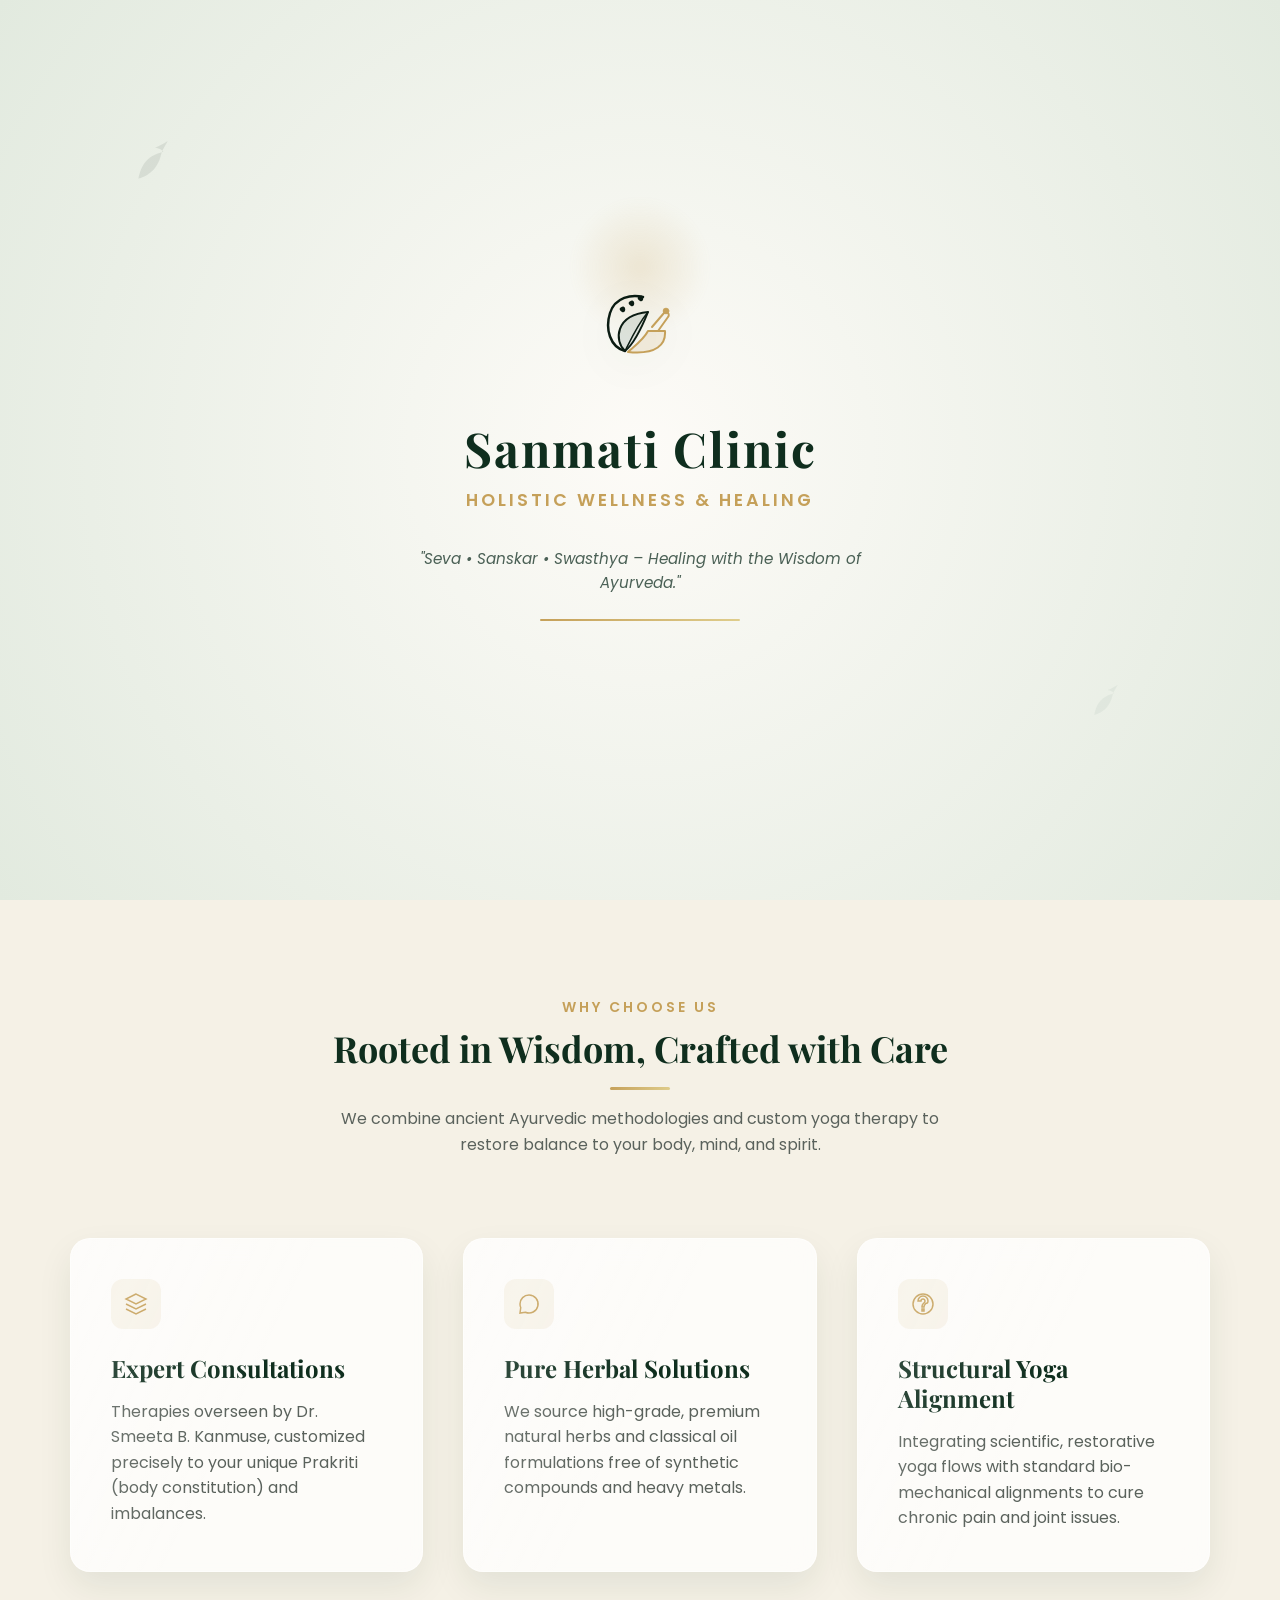
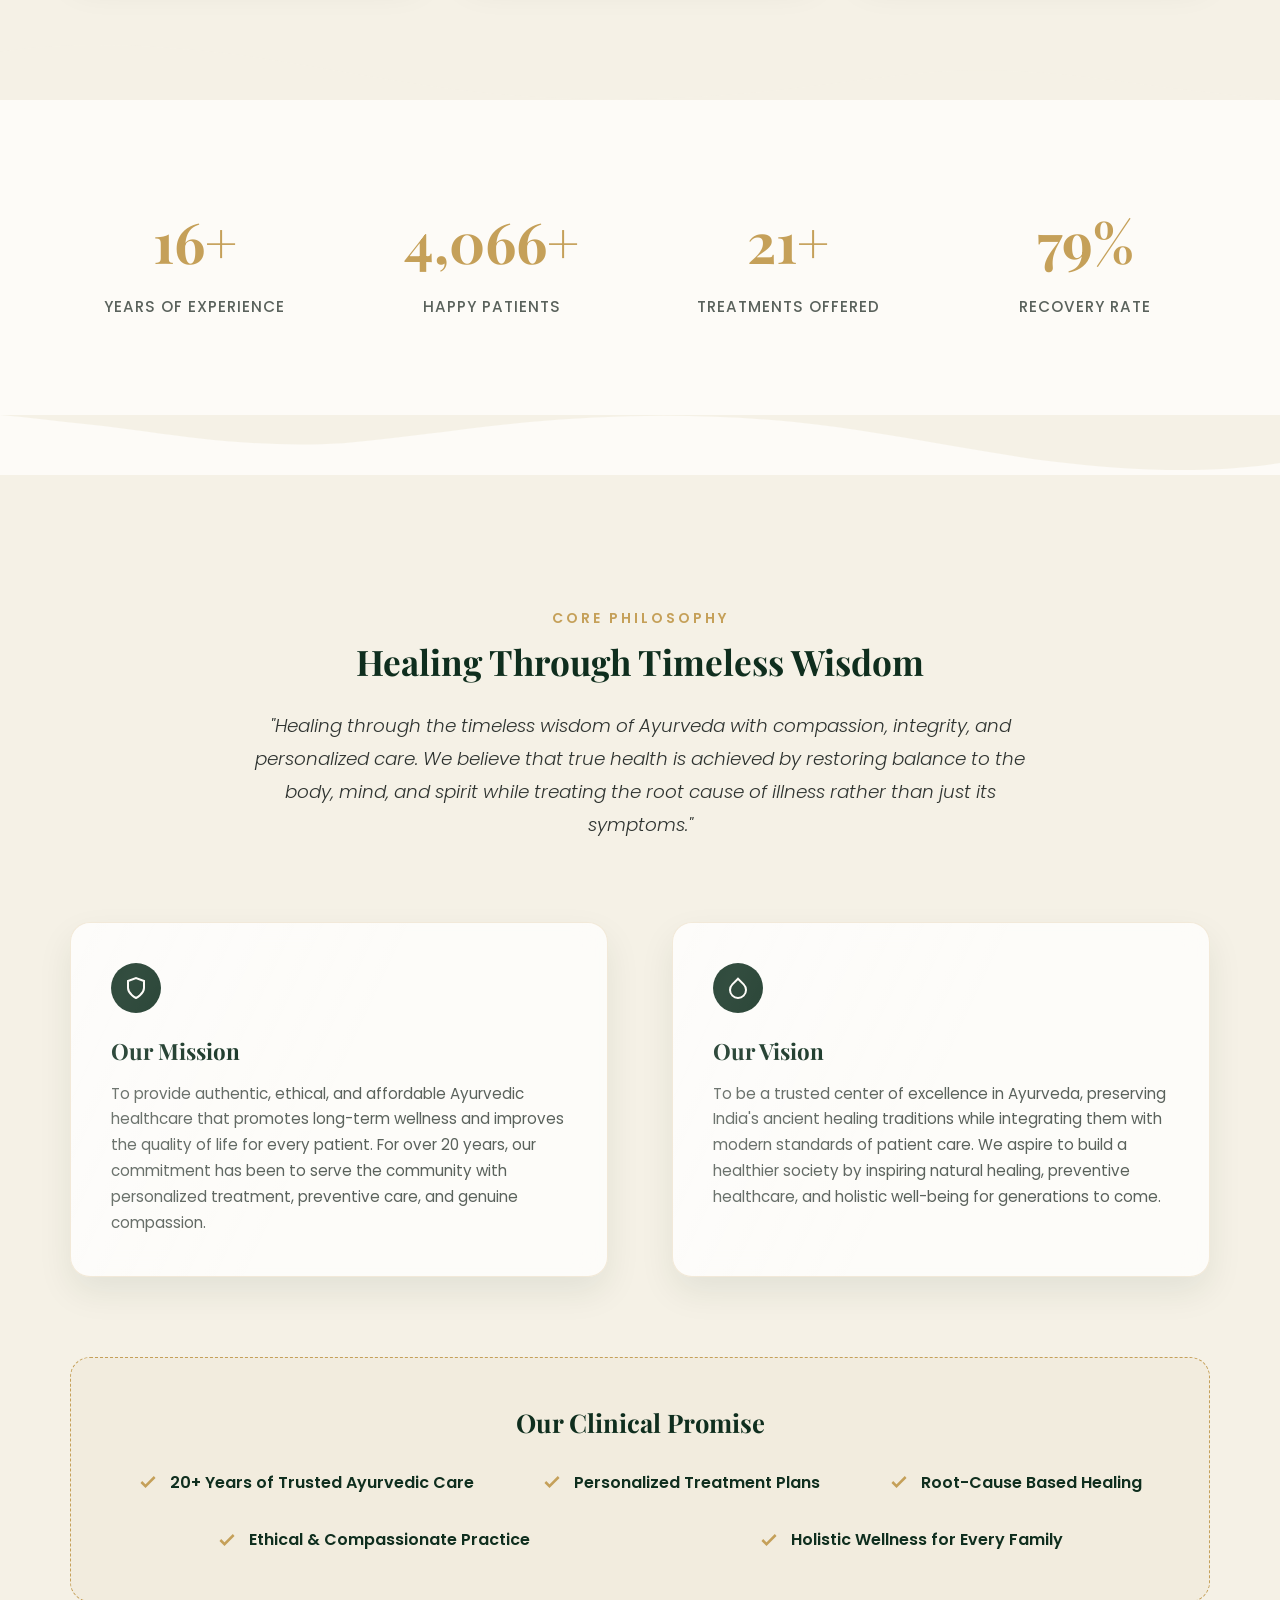
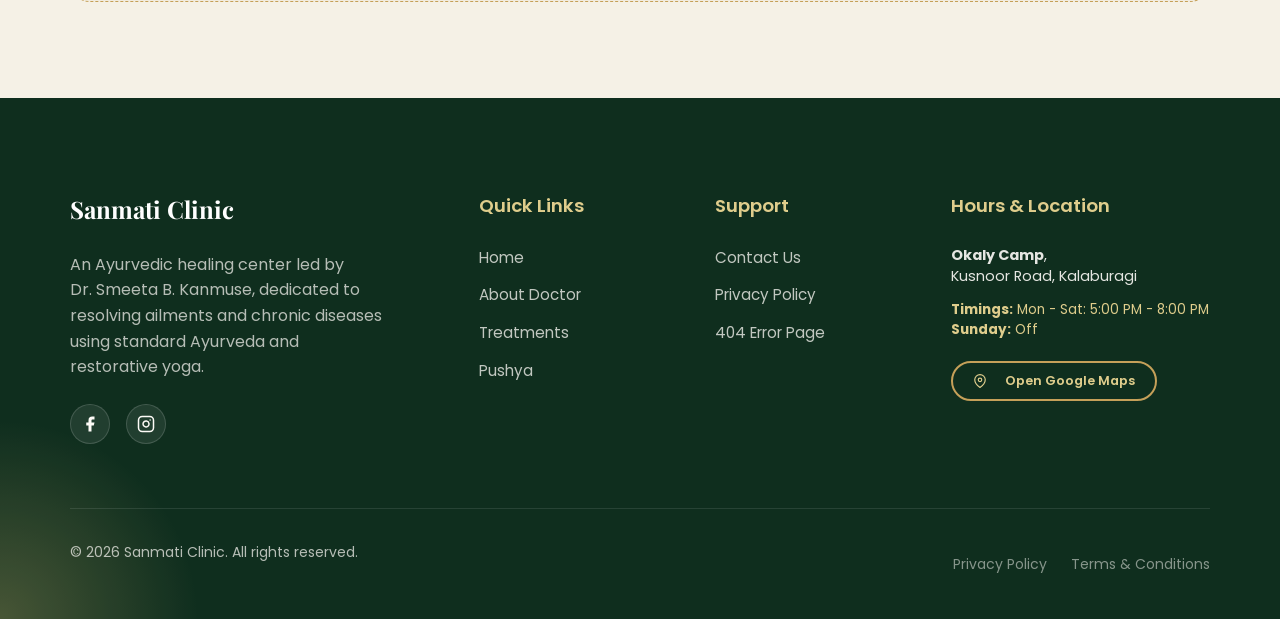
==== commit a190ec9a: "Add files via upload" ====
--- a/index.html
+++ b/index.html
@@ -198,12 +198,12 @@
     <div class="parallax-bg" style="position: absolute; top:0; left:0; width:100%; height:110%; background: radial-gradient(circle at 10% 80%, rgba(197,160,89,0.06) 0%, transparent 50%); pointer-events: none; z-index: -1;"></div>
     
     <div class="container">
-      <div style="display: grid; grid-template-columns: 1.1fr 0.9fr; gap: 4rem; align-items: center;">
+      <div class="grid-hero">
         
         <!-- Hero Text -->
         <div class="hero-text-content" data-aos="fade-right">
           <span class="section-subtitle" style="text-align: left; margin-bottom: 1rem;">Experience Authentic Ayurveda</span>
-          <h1 class="hero-title" style="font-size: 3.8rem; line-height: 1.15; margin-bottom: 1.5rem;">
+          <h1 class="hero-title">
             Restore Your <span style="color: var(--accent-color); font-family: var(--font-headings); font-style: italic;">Natural Balance</span> & Health
           </h1>
           <p class="hero-subtitle" style="font-size: 1.15rem; color: var(--text-secondary); margin-bottom: 2.5rem; max-width: 550px;">
@@ -348,13 +348,13 @@
       <!-- Core Philosophy Row -->
       <div style="text-align: center; max-width: 800px; margin: 0 auto 5rem;" data-aos="fade-up">
         <span class="section-subtitle">Core Philosophy</span>
-        <h2 style="font-size: 2.2rem; line-height: 1.35; margin-bottom: 1.5rem; color: var(--primary-color);">Healing Through Timeless Wisdom</h2>
+        <h2 class="philosophy-title" style="line-height: 1.35; margin-bottom: 1.5rem; color: var(--primary-color);">Healing Through Timeless Wisdom</h2>
         <p style="font-size: 1.15rem; line-height: 1.8; color: var(--text-primary); font-style: italic; font-family: var(--font-body); font-weight: 300;">
           "Healing through the timeless wisdom of Ayurveda with compassion, integrity, and personalized care. We believe that true health is achieved by restoring balance to the body, mind, and spirit while treating the root cause of illness rather than just its symptoms."
         </p>
       </div>
 
-      <div style="display: grid; grid-template-columns: 1fr 1fr; gap: 4rem; align-items: stretch; margin-bottom: 5rem;">
+      <div class="grid-two-col" style="align-items: stretch; margin-bottom: 5rem;">
         
         <!-- Left Side: Mission -->
         <div class="glass-card" data-aos="fade-right" style="display: flex; flex-direction: column; justify-content: space-between; border-color: rgba(197, 160, 89, 0.2);">
--- a/css/style.css
+++ b/css/style.css
@@ -34,7 +34,7 @@
   
   /* Layout constraints */
   --navbar-height: 80px;
-  --container-width: 1280px;
+  --container-width: 94%;
   
   /* Gradients */
   --btn-gradient: linear-gradient(135deg, #133B27, #2E5A44);
@@ -1204,3 +1204,47 @@
 .footer-logo {
   color: #ffffff !important;
 }
+
+/* ==========================================================================
+   Responsive Grid & Typography Utilities
+   ========================================================================== */
+.grid-hero {
+  display: grid;
+  grid-template-columns: 1.1fr 0.9fr;
+  gap: 4rem;
+  align-items: center;
+}
+
+.grid-about-bio {
+  display: grid;
+  grid-template-columns: 0.9fr 1.1fr;
+  gap: 5rem;
+  align-items: center;
+}
+
+.grid-about-cards {
+  display: grid;
+  grid-template-columns: 1fr 1fr;
+  gap: 1.5rem;
+  margin-top: 2rem;
+}
+
+.grid-two-col {
+  display: grid;
+  grid-template-columns: 1fr 1fr;
+  gap: 4rem;
+}
+
+.hero-title {
+  font-size: 3.8rem;
+  line-height: 1.15;
+  margin-bottom: 1.5rem;
+}
+
+.philosophy-title {
+  font-size: 2.2rem;
+}
+
+.doctor-bio-name {
+  font-size: 2.2rem;
+}
--- a/css/responsive.css
+++ b/css/responsive.css
@@ -13,9 +13,9 @@
    ========================================================================== */
 
 /* 1. Large Screens & TV (> 1440px) */
-@media (min-width: 1440px) {
-  :root {
-    --container-width: 1360px;
+@media (min-width: 1600px) {
+  :root {
+    --container-width: 1500px;
   }
 }
 
@@ -251,3 +251,44 @@
     color: var(--text-primary) !important;
   }
 }
+
+/* ==========================================================================
+   Mobile Grid & Typography Overrides
+   ========================================================================== */
+@media (max-width: 991px) {
+  .grid-hero,
+  .grid-about-bio,
+  .grid-about-cards,
+  .grid-two-col {
+    grid-template-columns: 1fr !important;
+    gap: 2.5rem !important;
+  }
+  
+  .hero-visual {
+    max-width: 450px;
+    margin: 0 auto;
+    width: 100%;
+  }
+}
+
+@media (max-width: 767px) {
+  .grid-about-cards {
+    grid-template-columns: 1fr !important;
+    gap: 1.25rem !important;
+  }
+  
+  .hero-title {
+    font-size: 2.25rem !important;
+  }
+  
+  .philosophy-title,
+  .doctor-bio-name {
+    font-size: 1.75rem !important;
+  }
+}
+
+@media (max-width: 479px) {
+  .hero-title {
+    font-size: 1.9rem !important;
+  }
+}
